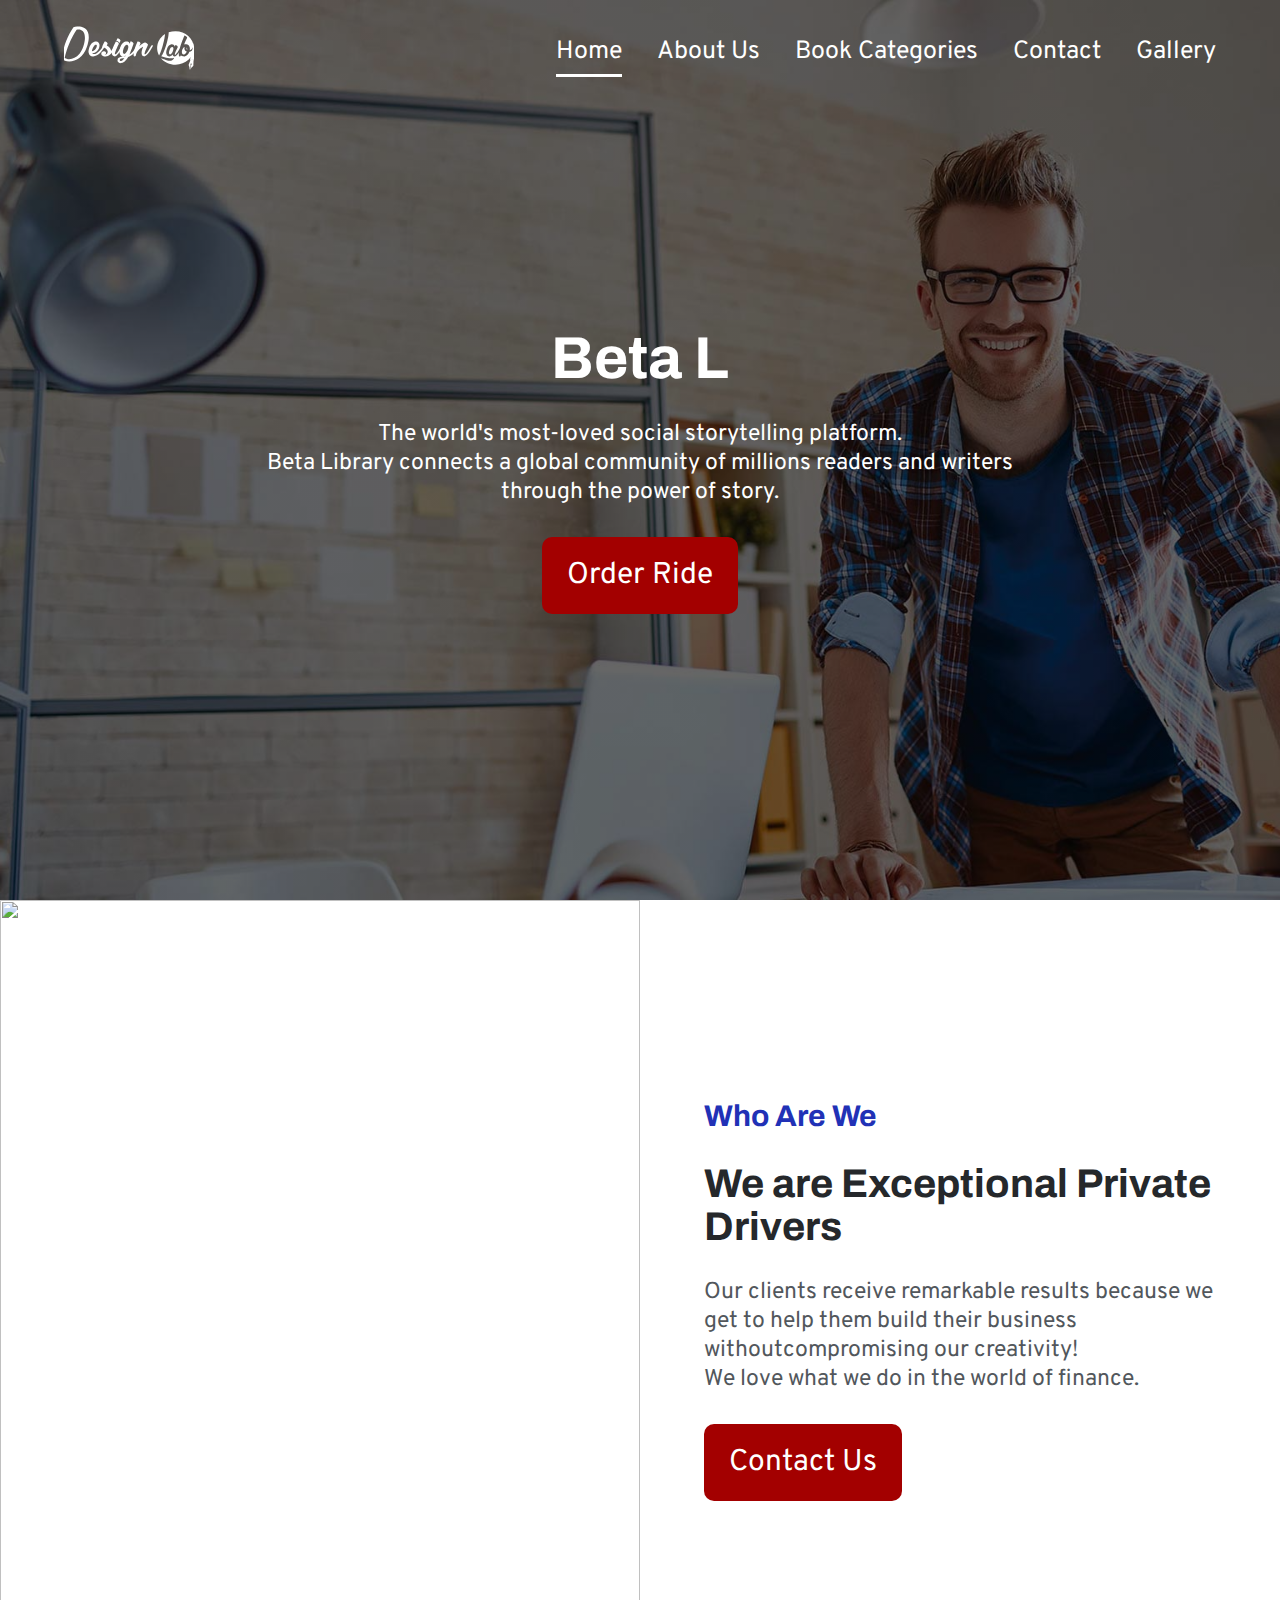
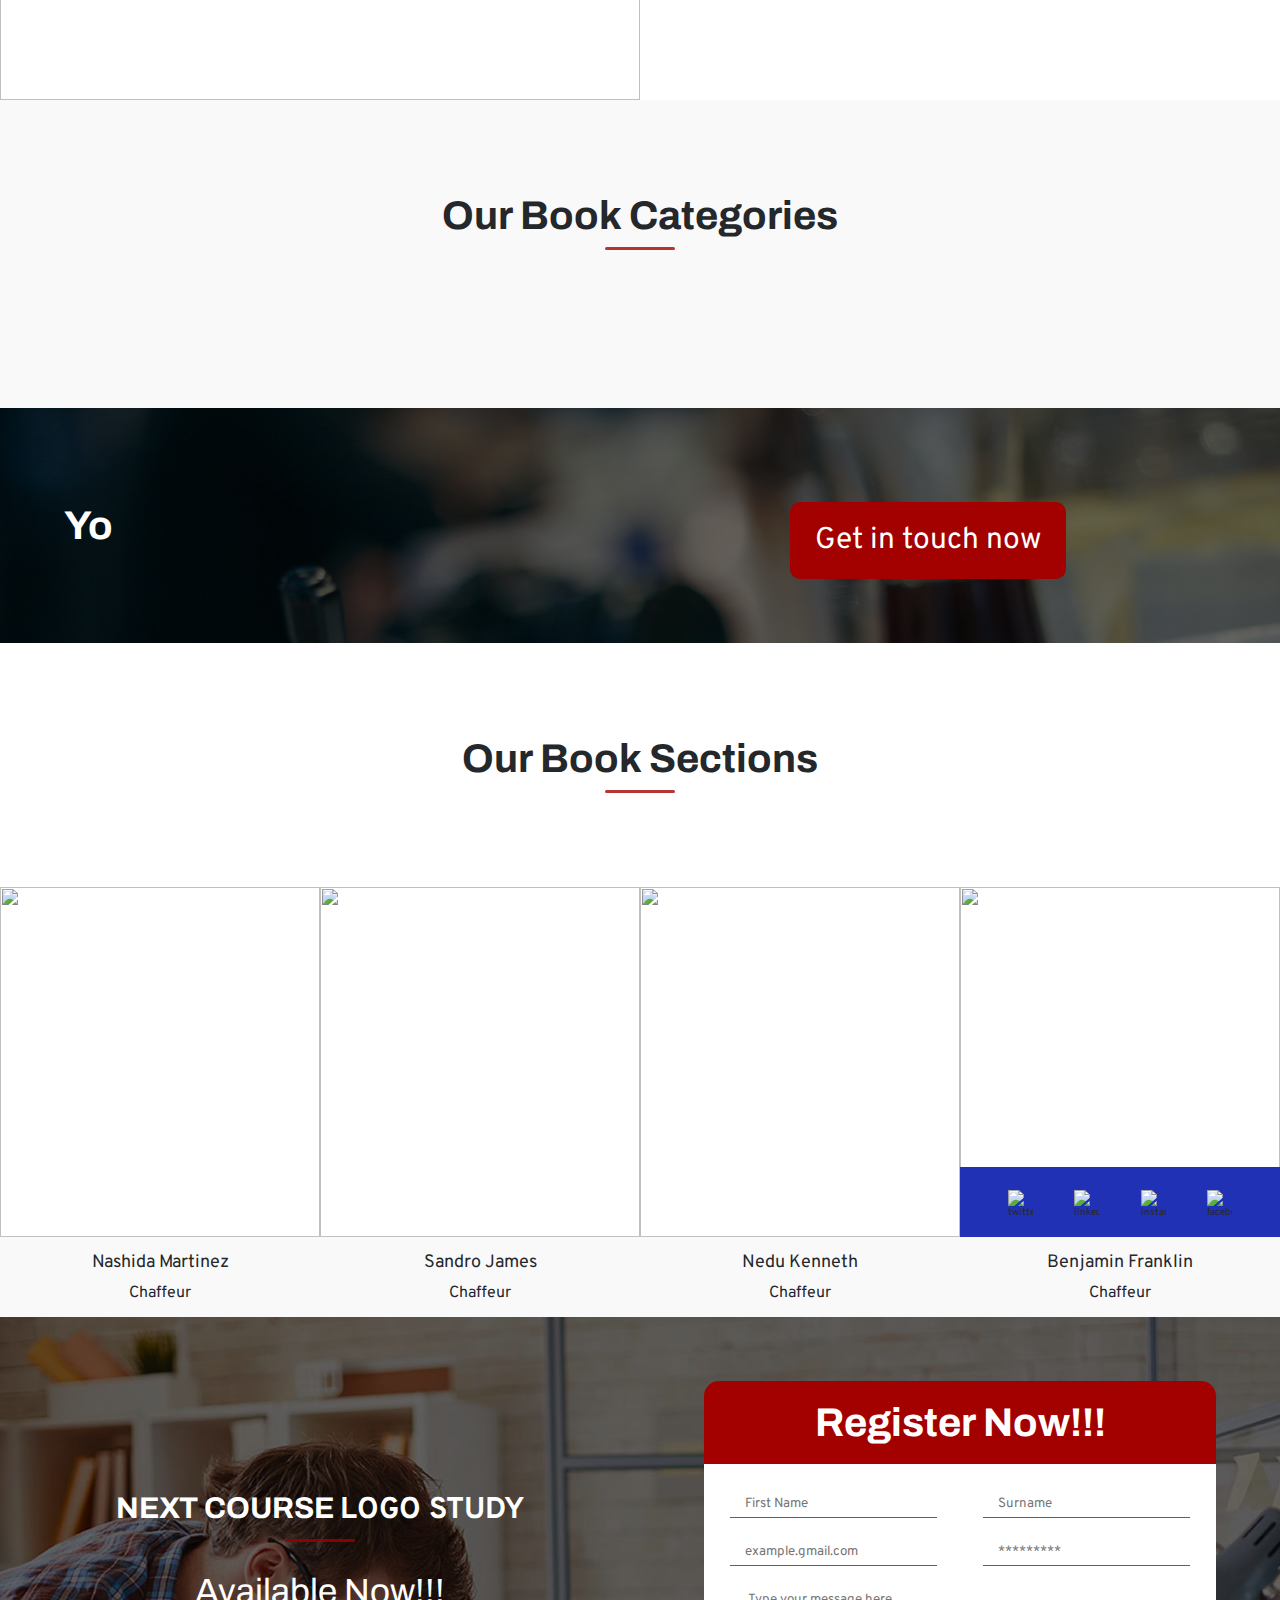
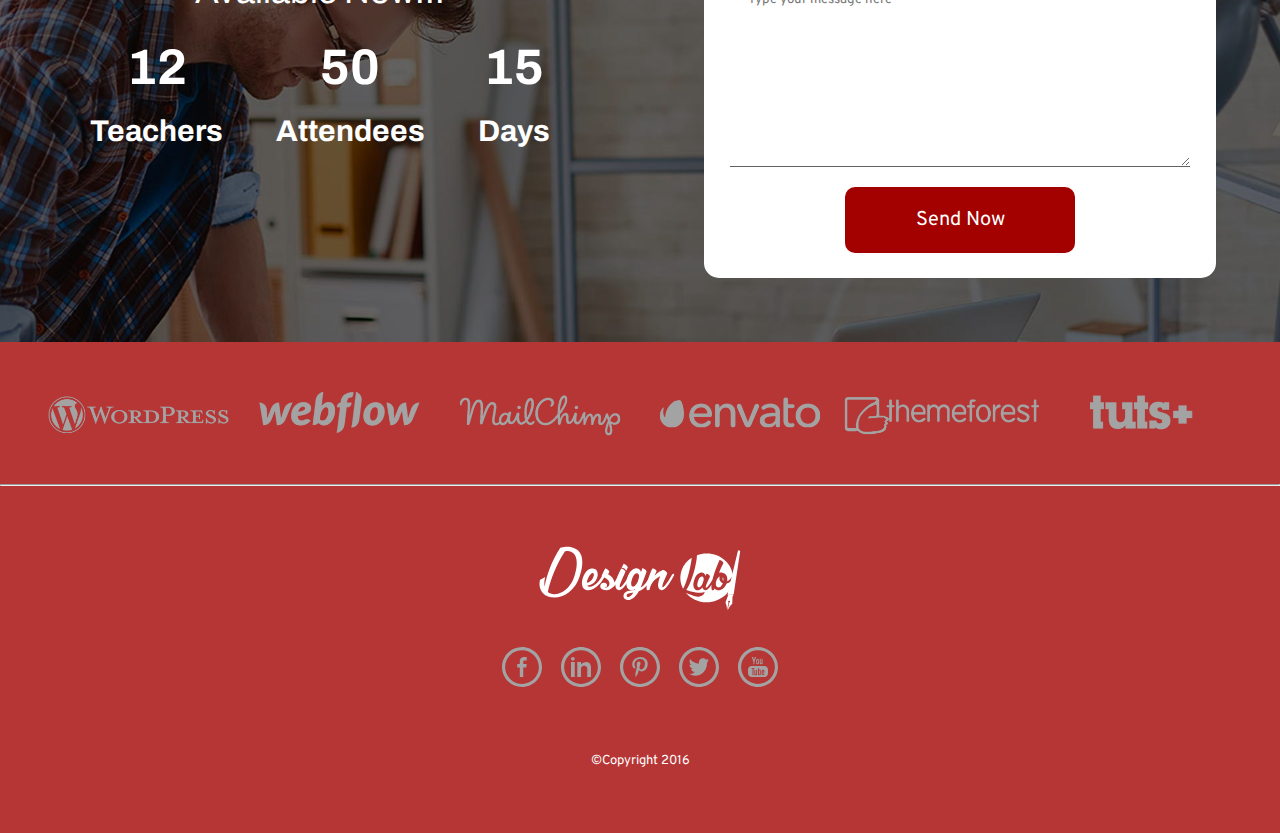
==== index.html @ f770510a "updated" ====
<!DOCTYPE html>
<html lang="en">
  <head>
    <meta charset="UTF-8" />
    <meta http-equiv="X-UA-Compatible" content="IE=edge" />
    <meta name="viewport" content="width=device-width, initial-scale=1.0" />
    <title>Chaffeur</title>
    <link rel="icon" type="image/x-icon" href="images/logo.svg" />
    <link rel="stylesheet" href="css/styles_0.css" />
    <link rel="stylesheet" href="css/styles_1.css" />
  </head>
  <body>
    <section class="top wh pd">
      <nav>
        <div class="logo">
          <img src="images/logo-foodlab-white.svg" alt="logo" />
        </div>

        <ul>
          <li class="desktop drop_btn" onmouseover="dropDown(this)" onmouseout="dropDownHide(this)">
            <a href="index.html" class="active">Home</a>
            <div class="drop_content">
              <div><a href="#">Link</a></div>
              <div><a href="#">Link</a></div>
              <div><a href="#">Link</a></div>
            </div>
          </li>
          <li class="desktop drop_btn" onmouseover="dropDown(this)" onmouseout="dropDownHide(this)">
            <a href="#">About Us</a>
            <div class="drop_content">
              <div><a href="#">Link</a></div>
              <div><a href="#">Link</a></div>
              <div><a href="#">Link</a></div>
            </div>
          </li>
          <li class="desktop drop_btn" onmouseover="dropDown(this)" onmouseout="dropDownHide(this)">
            <a href="#">Book Categories</a>
            <div class="drop_content">
              <div><a href="#">Link</a></div>
              <div><a href="#">Link</a></div>
              <div><a href="#">Link</a></div>
            </div>
          </li>
  
          <li class="desktop drop_btn" onmouseover="dropDown(this)" onmouseout="dropDownHide(this)">
            <a href="#">Contact</a>
            <div class="drop_content">
              <div><a href="#">Link</a></div>
              <div><a href="#">Link</a></div>
              <div><a href="#">Link</a></div>
            </div>
          </li>
          <li class="desktop drop_btn" onmouseover="dropDown(this)" onmouseout="dropDownHide(this)">
            <a href="#">Gallery</a>
            <div class="drop_content">
              <div><a href="#">Link</a></div>
              <div><a href="#">Link</a></div>
              <div><a href="#">Link</a></div>
            </div>
          </li>
          <li class="mobile">
            <button><img src="images/menu.svg" alt="menu button" /></button>
          </li>
        </ul>
      </nav>

      <div class="title centered">
        <h1 id="beta">Beta</h1>

        <p>
          The world's most-loved social storytelling platform. <br />
          Beta Library connects a global community of millions readers and
          writers through the power of story.
        </p>

        <a href="#"><button class="bl-btn">Order Ride</button></a>
      </div>
    </section>

    <!-- who are we -->
    <section class="drk container we-are">
      <div class="col-2 pd">
        <h4 class="bl">Who Are We</h4>
        <h2>We are Exceptional Private Drivers</h2>

        <p class="gr">
          Our clients receive remarkable results because we get to help them
          build their business withoutcompromising our creativity! <br />
          We love what we do in the world of finance.
        </p>

        <button class="bl-btn">Contact Us</button>
      </div>

      <!-- class img-f for full page image -->
      <div class="col-2 img-f">
        <img src="" alt="" />
      </div>
    </section>

    <!-- our mission and stats-->

    <!-- pricing section -->
    <section class="bg-gr drk">
      <div class="sub-topic pd">
        <h2 class="b-btm">Our Book Categories</h2>
      </div>

      <!-- price cards container -->
      <div class="container pd car-cards" id="holder">
        
      </div>

      <div class="dots"></div>
    </section>

    <!-- section with background image -->
    <section class="container wh bg-img pd">

        <div class="col-2"><h2 id="typeWriter"></h2></div>

      <div class="col-2 container bg-2">
        <button class="bl-btn">Get in touch now</button>
      </div>
    </section>

    <!-- our expert drivers -->
    <section class="drk">
      <div class="sub-topic pd">
        <h2 class="b-btm">Our Book Sections</h2>
      </div>

      <!--  -->
      <div class="container">
        <!-- driver's photo and name -->
        <div class="col-4">
          <div class="img-d"><img src="images/driver1.svg" alt="" /></div>
          <div class="bg-gr driver-info">
            <div class="driver-name">Nashida Martinez</div>
            <div>Chaffeur</div>
          </div>
        </div>

        <!-- driver's photo and name -->
        <div class="col-4">
          <div class="img-d"><img src="images/driver2.svg" alt="" /></div>
          <div class="bg-gr driver-info">
            <div class="driver-name">Sandro James</div>
            <div>Chaffeur</div>
          </div>
        </div>

        <!-- driver's photo and name -->
        <div class="col-4">
          <div class="img-d"><img src="images/driver3.svg" alt="" /></div>
          <div class="bg-gr driver-info">
            <div class="driver-name">Nedu Kenneth</div>
            <div>Chaffeur</div>
          </div>
        </div>

        <!-- driver's photo and name -->
        <div class="col-4">
          <div class="img-d rel">
            <img src="images/driver4.svg" alt="" />
            <!-- blue background with social media icons -->
            <div class="socials">
              <img src="images/tw.svg" alt="twitter icon" />
              <img src="images/in.svg" alt="linkedin icon" />
              <img src="images/ig.svg" alt="instagram icon" />
              <img src="images/fb.svg" alt="facebook icon" />
            </div>
          </div>
          <div class="bg-gr driver-info">
            <div class="driver-name">Benjamin Franklin</div>
            <div>Chaffeur</div>
          </div>
        </div>
      </div>
    </section>

    <section class="drk container the-form">
        <div class="theform pd col-2"> 
             <div>
                 <div class="register bl">
                     <h3 class="wh">Register Now!!!</h3>
                 </div> 
                 <form action="">  
                     
                     <input type="text" id="name h4" name="fname" placeholder="First Name">
                         <input type="text" id="name" name="Sname" placeholder="Surname">
                         <input type="email" id="email" name="email" placeholder="example.gmail.com">
                         <input type="password" id="password" name="password" placeholder="*********" required>
                         <textarea name="message" placeholder=" Type your message here" id="" cols="30" rows="10"></textarea>
                         <button class="bl-btn ">Send Now</button>
                 </form>
             </div>
         </div>
                 <!-- stats -->
             <div class="stats pd col-2">
                 <div class=" headies">
                     <h3 class="wh">NEXT COURSE <span class="b-btm">LOGO STUDY</span></h3>
                     <h2 class="wh">Available Now!!!</h2>
                 </div>
                <div class="cont--">
                     <div class="talk ">
                         <h3 class="wh number">12</h3>
                         <h3 class="wh">Teachers</h3>
                     </div>
                     <div class="talk">
                         <h3 class="wh number">50</h3>
                         <h3 class="wh">Attendees</h3>
                     </div>
                     <div class="talk">
                         <h3 class="wh number">15</h3>
                         <h3 class="wh">Days</h3>
                     </div>
                </div>
             </div>
     </section>

    <div class="footer">
        <div class="grid_container">
            <div><img src="images/logo1.png" alt=""></div>
            <div><img src="images/logo4.png" alt=""></div>
            <div><img src="images/logo3.png" alt=""></div>
            <div><img src="images/logo2.png" alt=""></div>
            <div><img src="images/logo5.png" alt=""></div>
            <div><img src="images/logo6.png" alt=""></div>
        </div><hr>
        <div class="log">
            <div><img src="images/logo-foodlab-white.svg" alt=""></div>
        </div>
        <div class="icon">
        <div><a href="#"><img src="images/icon-facebook-circle.svg" alt=""></a></div>
        <div><a href="#"><img src="images/icon-linkedin-circle.svg" alt=""></a></div>
        <div><a href="#"><img src="images/icon-pinterest-circle.svg" alt=""></a></div>
        <div><a href="#"><img src="images/icon-twitter-circle.svg" alt=""></a></div>
        <div><a href="#"><img src="images/icon-youtube-circle.svg" alt=""></a></div>
        </div>
        <div class="head">
        <p>&copy;Copyright 2016 </p>
        </div>
    </div> 
    
    <script src="js/script.js"></script>
</body>
</html>
---- css/styles_0.css ----
/* import fonts */
@import url("https://fonts.googleapis.com/css2?family=Archivo&family=Overpass&display=swap");

html {
  font-size: 62.5%;
}

* {
  margin: 0;
  padding: 0;
  box-sizing: border-box;
  font-family: "Overpass", sans-serif;
}

h1,
h2,
h3,
h4,
h5 {
  font-family: "Archivo", sans-serif;
}

/* the beat chaffeur company */
h1 {
  font-size: 4rem;
  margin: 3.5rem 0;
}

h2 {
  font-size: 4rem;
  margin: 2.7rem 0 2.5rem;
}

/* car details, show all */
h3 {
  font-size: 3rem;
}

/* who we are */
h4 {
  font-size: 2.5rem;
}

/* names */
h5 {
  font-size: 2.5rem;
}

p {
  font-size: 3rem;
}

/* white text */
.wh {
  color: #ffffff;
}

/* blue text */
.bl {
  color: #2131b6;
}

/* dark text */
.drk {
  color: #25282b;
}

/* grey text */
.gr {
  color: #52575c;
}

/* gray background */
.bg-gr {
  background-color: #f9f9fa;
}

.container {
  display: flex;
  flex-wrap: wrap;
  align-items: center;
  justify-content: space-between;
}

/* all direct children of flex containers on mobile */
.col-2,
.col-3,
.col-4,
.col-6 {
  width: 100%;
}

.rel {
  position: relative;
}

/* blue buttons */
.bl-btn {
  background-color:  #a30000;
  border-radius: 10px;
  color: #ffffff;
  font-size: 1.4rem;
  border: 0;
  padding: 2rem 2.5rem;
  margin-top: 3rem;
}

.mobile {
  display: block;
}
.desktop {
  display: none;
}

/* all images fill up their containers
    except otherwise declared */
img {
  width: 100%;
  height: 100%;
  object-fit: cover;
}

/* center any item within it's container */
.centered {
  text-align: center;
  position: absolute;
  top: 50%;
  left: 50%;
  -ms-transform: translate(-50%, -50%);
  transform: translate(-50%, -50%);
}

/* padded sections */
.pd {
  padding: 7.5%;
}


@media screen and (min-width: 850px) {
  h1 {
    font-size: 5.9rem;
    margin: 4rem 0;
  }

  h2 {
    font-size: 4rem;
    margin: 3rem 0 3rem;
  }

  h4 {
    font-size: 3rem;
  }

  h5 {
    font-size: 2.3rem;
  }

  ul li a,
  p {
    font-size: 2.3rem;
  }

  /* columns with half of parent's width */
  .col-2 {
    width: 50%;
  }
  .col-3 {
    width: 33.333%;
  }
  .col-4 {
    width: 25%;
  }
  .col-6 {
    width: 66.666%;
  }

  .bl-btn {
    font-size: 3rem;
  }

  .pd {
    padding: 5%;
  }
}

@media screen and (min-width: 990px) {
  .mobile {
    display: none;
  }
  .desktop {
    display: block;
  }
}
---- css/styles_1.css ----
.top {
  height: 100vh;
  min-height: 500px;
  max-height: 500px;
  position: relative;
  background-image: linear-gradient(rgba(0, 0, 0, 0.6), rgba(0, 0, 0, 0.6)),
    url("../Images/beta_book.jpg");
  background-size: cover;
  background-position: center;
  background-repeat: no-repeat;
}

nav {
  display: flex;
  justify-content: space-between;
}

.logo {
  width: 16%;
}

nav button {
  width: 30px;
  border-radius: 10px;
  border: 0;
  display: flex;
  justify-content: center;
  align-items: center;
  background-color: black;
}

/* nav button img {
    filter: grayscale(0);
} */

nav ul {
  display: flex;
  justify-content: space-between;
}

nav ul li {
  list-style: none;
  margin-left: 3.5rem;
}

nav ul li a {
  color:inherit;
  text-decoration: none;
  font-size: 2.5rem;
}

.title {
  width: 85%;
}

/* format title spacing */
.title h1 {
  margin-left: auto;
  margin-right: auto;
}

/* section with bg-img */
.bg-img {
  background-image: linear-gradient(rgba(0, 0, 0, 0.6), rgba(0, 0, 0, 0.6)),
    url("/Images/hand-g18b3bfb13_1920.jpg");
  background-position: top;
  background-size: cover;
  background-repeat: no-repeat;
}

.stats {
  align-items: flex-start;
}

.img-f {
  height: 450px;
}

.stats .col-2 {
  width: 50%;
  font-size: 1.5rem;
}

.sub-topic {
  text-align: center;
}

/* car price cards */
.card {
    padding: 8.5rem 3rem 5rem;
    background-color: white;
    box-shadow: rgba(100, 100, 111, 0.2) 0px 7px 29px 0px;
    margin-bottom: 20px;
}

/* position car image on the card */
.img-card {
    width: 100%;
    height: 250px;
    margin-bottom: 10px;
}

/* section for form */
.the-form{
    background-image: linear-gradient(rgba(0,0,0,0.6),rgba(0,0,0,0.6)),url(/images/edu-image.jpg);
    background-repeat: none;
    background-position: cover;
    background-size: cover;
    display: flex;
    flex-direction: row-reverse;
}
.theform{
    padding: 5%;
}

.theform > div {
    border-radius: 15px;
    overflow: hidden;
}

.register{
    text-align: center;
    background-color: #a30000;
    padding: 20px;
}
.register h3{
    font-size: 4rem;
}

.theform form{
    padding: 5%;
    background-color:white ;
    display: flex;
    flex-wrap: wrap;
    justify-content: space-between;
}
input,textarea{
    outline: 0;
    padding: 5px 15px;
    margin-bottom: 20px;
    border: 0;   
    border-bottom:  1px solid rgb(97, 97, 97);
}
.theform form input {
    width: 45%;
}

.theform form textarea {
    width: 100%;
}
.theform form button{
    width: 50%;
    font-size: 2rem;
    margin: 0 auto;
    background-color: #a30000;
}

.headies {
    text-align: center;
}

.cont--{
    display: grid;
    grid-template-columns: repeat(3,auto);
}
.talk{
   text-align: center;
}

.talk h3 {
    margin-bottom: 2rem;
}

.talk h3.number {
    font-size: 5rem;
}

.stats h3{
    font-size: 3rem;
    font-weight: 700;
    
}
.stats h2{
    font-size: 3.5rem;
    font-weight: 400;
}

/* margin to replace image space */
h3:nth-child(3) {
  margin-top: 150px;
}
.card h3
.bg-2 button {
  margin-top: 0;
}

.card img{
    width: 100%;
    height: 100%;
    object-fit: cover;
}
.car-details {
  height: 50px;
  display: flex;
  flex-direction: column;
  justify-content: space-evenly;
  margin-top: 16px;
}

#book-subtitle, #book-subtitle-title, .card h3{
    white-space: nowrap;
    overflow: hidden;
    text-overflow: ellipsis;

}
/* set height for driver info and center content */
.driver-info {
  height: 70px;
  padding: 2% 0;
  display: flex;
  flex-direction: column;
  align-items: center;
  justify-content: space-evenly;
}

.car-details,
.driver-info {
  font-size: 1.6rem;
}

.car-details .bl,
.driver-name {
  font-size: 1.8rem;
}

.card .bl-btn {
  width: 100%;
  height: 44px;
}

/* Gallery */
.gallery-options {
  width: 80%;
  justify-content: space-around;
  align-items: flex-start;
  font-size: 2rem;
  margin: 35px auto;
}

.active-bl {
  padding-bottom: 15px;
  border-bottom: 3px solid;
}

/* classes with border-bottoms */
.b-btm::after {
  content: " ";
  display: block;
  width: 25px;
  border-radius: 5px;
  margin: 6px auto;
  border-top: 3px solid #a30000ca;
}

.socials {
  position: absolute;
  bottom: 0;
  width: 100%;
  height: 70px;
  padding: 0 30%;
  display: flex;
  justify-content: space-between;
  align-items: center;
  background-color: #2131b6;
}

.socials img {
  height: unset;
  width: unset;
  object-fit: unset;
}
a{
    text-decoration: none;
}
.footer{
    background-color: #a30000ca;
}

.grid_container{
    display: grid;
    grid-template-columns: repeat(3, 1fr);
    justify-content: space-between;
    padding: 3%;
}
img{
    width: 100%;
}
.icon, .log{
    display: flex;
    justify-content: center;
    gap: 1.5%;
}
.icon>div>a>img{
    width: 40px;
    object-fit: unset;
}
.log>div>img{
    margin: 20% 0 0.5% 0;
    height: 40%;
    object-fit: unset;
}
.head{
    padding: 5% ;
    text-align: center;
}
.head .navv>a{
    color: #ffffff;
}
.navv{
    display: flex;
    justify-content: space-between;
    gap: 10%;
}
.head>p{
    color: #ffffff;
    font-size: 1.3rem;
}

.drop_btn {
  position: relative;
}

.drop_content{
  width: 150px;
  font-size: 2rem;
  color: white;
  position: absolute;
  z-index: 1;
  display: none;
}

.drop_content div {
  padding: 1rem;
  background-color: #a30000ca;
  margin-bottom: 0.5rem;
}

.show {
  display: block;
}


@media screen and (min-width: 850px) {
    .top {
        padding-top: 2%;
        max-height: unset;
    }
    .logo {
        width: 130px;
    }

  nav ul {
    padding-top: 1rem;
    }

    nav ul li a.active, nav ul li a:hover {
        border-bottom: 3px solid white;
        padding-bottom: 6px;
    }

    .title {
        width: 65%;
    }

    .title h1 {
        margin-bottom: 3rem;
    }

    .we-are {
        flex-direction: row-reverse;
    }

    /* full page images */
    .img-f {
        height: 800px;
    }

    /* driver images */
    .img-d {
        height: 350px;
    }

    .img-g {
        height: 550px;
    }

    .mission {
        padding-right: 0;
    }

    .sub-topic {
        width: 75%;
        margin: 0 auto;
    }

    .stats .col-2 {
        font-size: 2.4rem;
    }

    .car-cards {
        padding-top: 0;
    }
        
    .card {
        width: 23%;
    }

    .card .bl-btn {
        font-size: 1.4rem;
    }

    .bg-2 {
        justify-content: center;
    }

    .driver-info {
        height: 80px;
    }

    .socials {
        padding: 0 15%;
    }

    .socials img {
        height: 25px;
        width: 25px;
        object-fit: unset;
    }

    .gallery-options {
        font-size: 2.4rem;
    }

    .gallery h3 {
        font-size: 4rem;
        margin-bottom: 2rem;
    }

    .b-btm::after {
        width: 70px;
        margin: 10px auto;
    }
    .grid_container{
        display: grid;
        grid-template-columns: repeat(6, 1fr);
        justify-content: space-between;
        padding: 3%;
    }
}
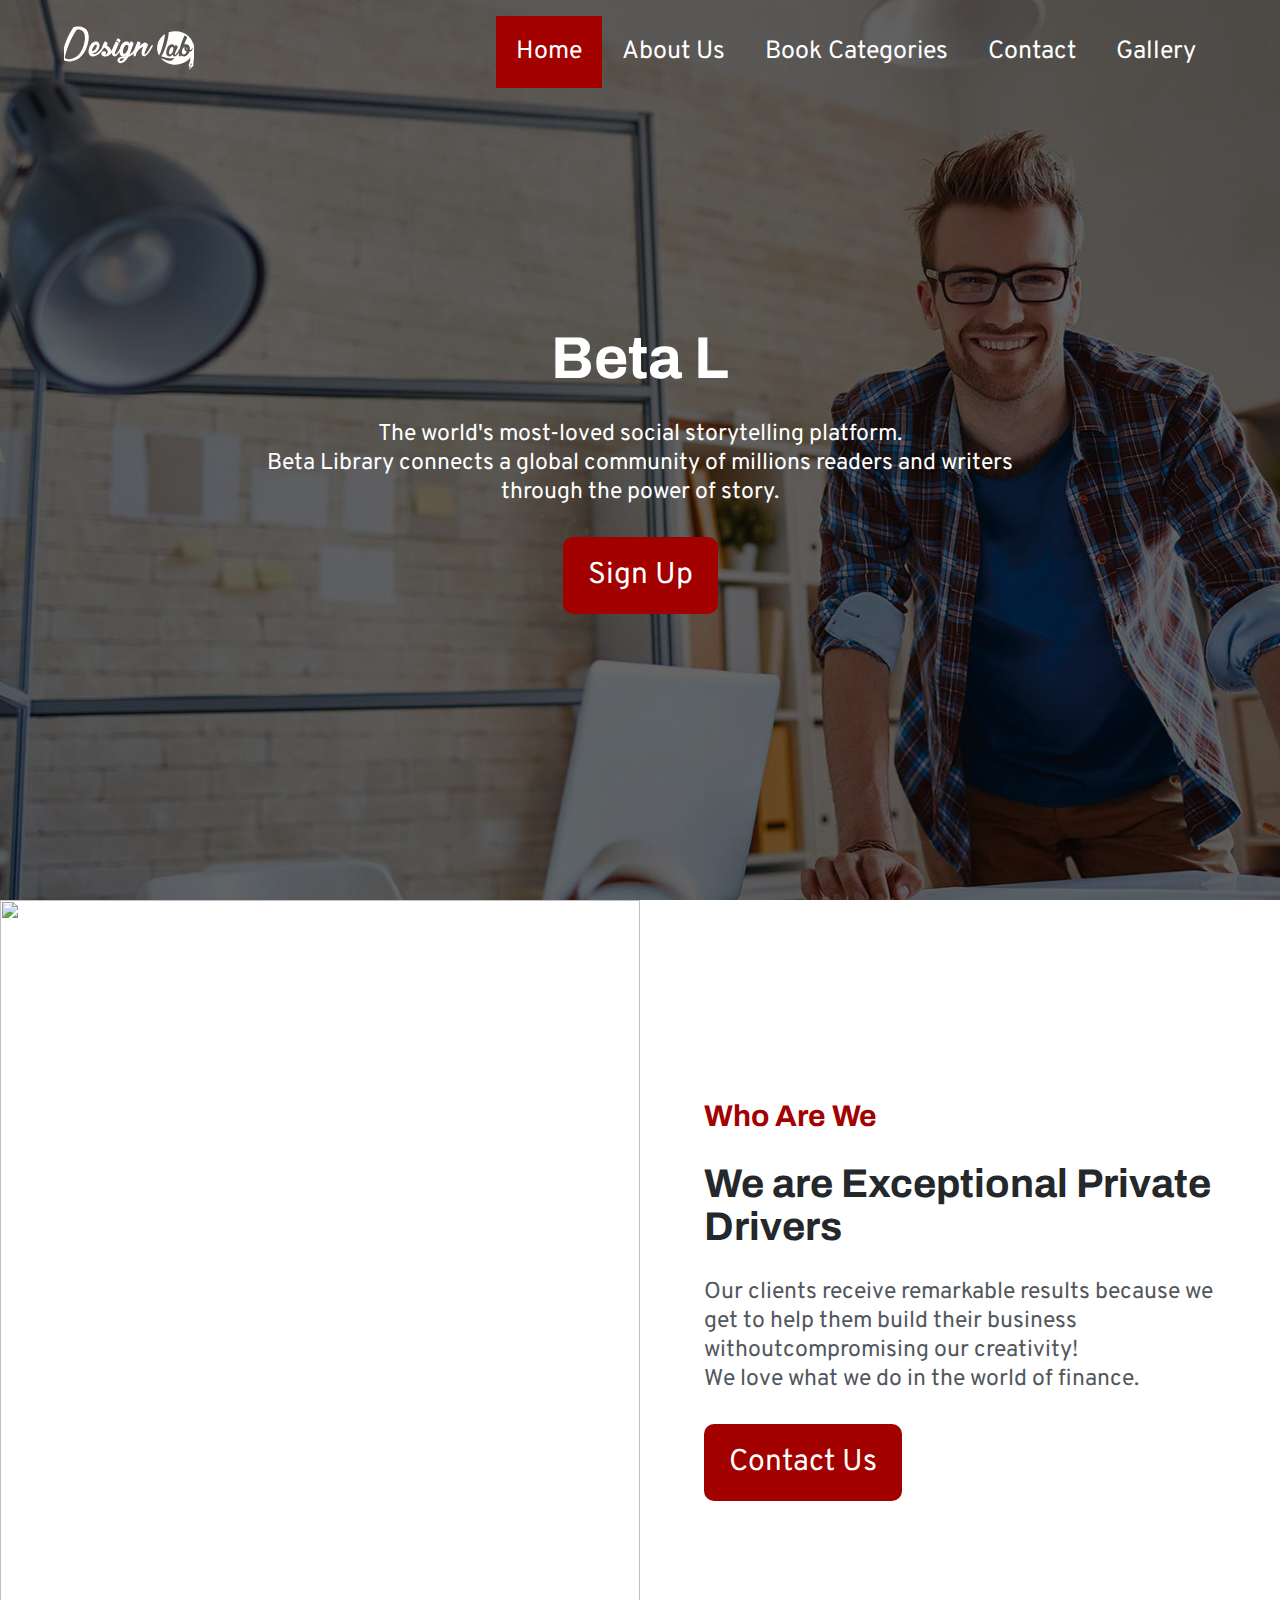
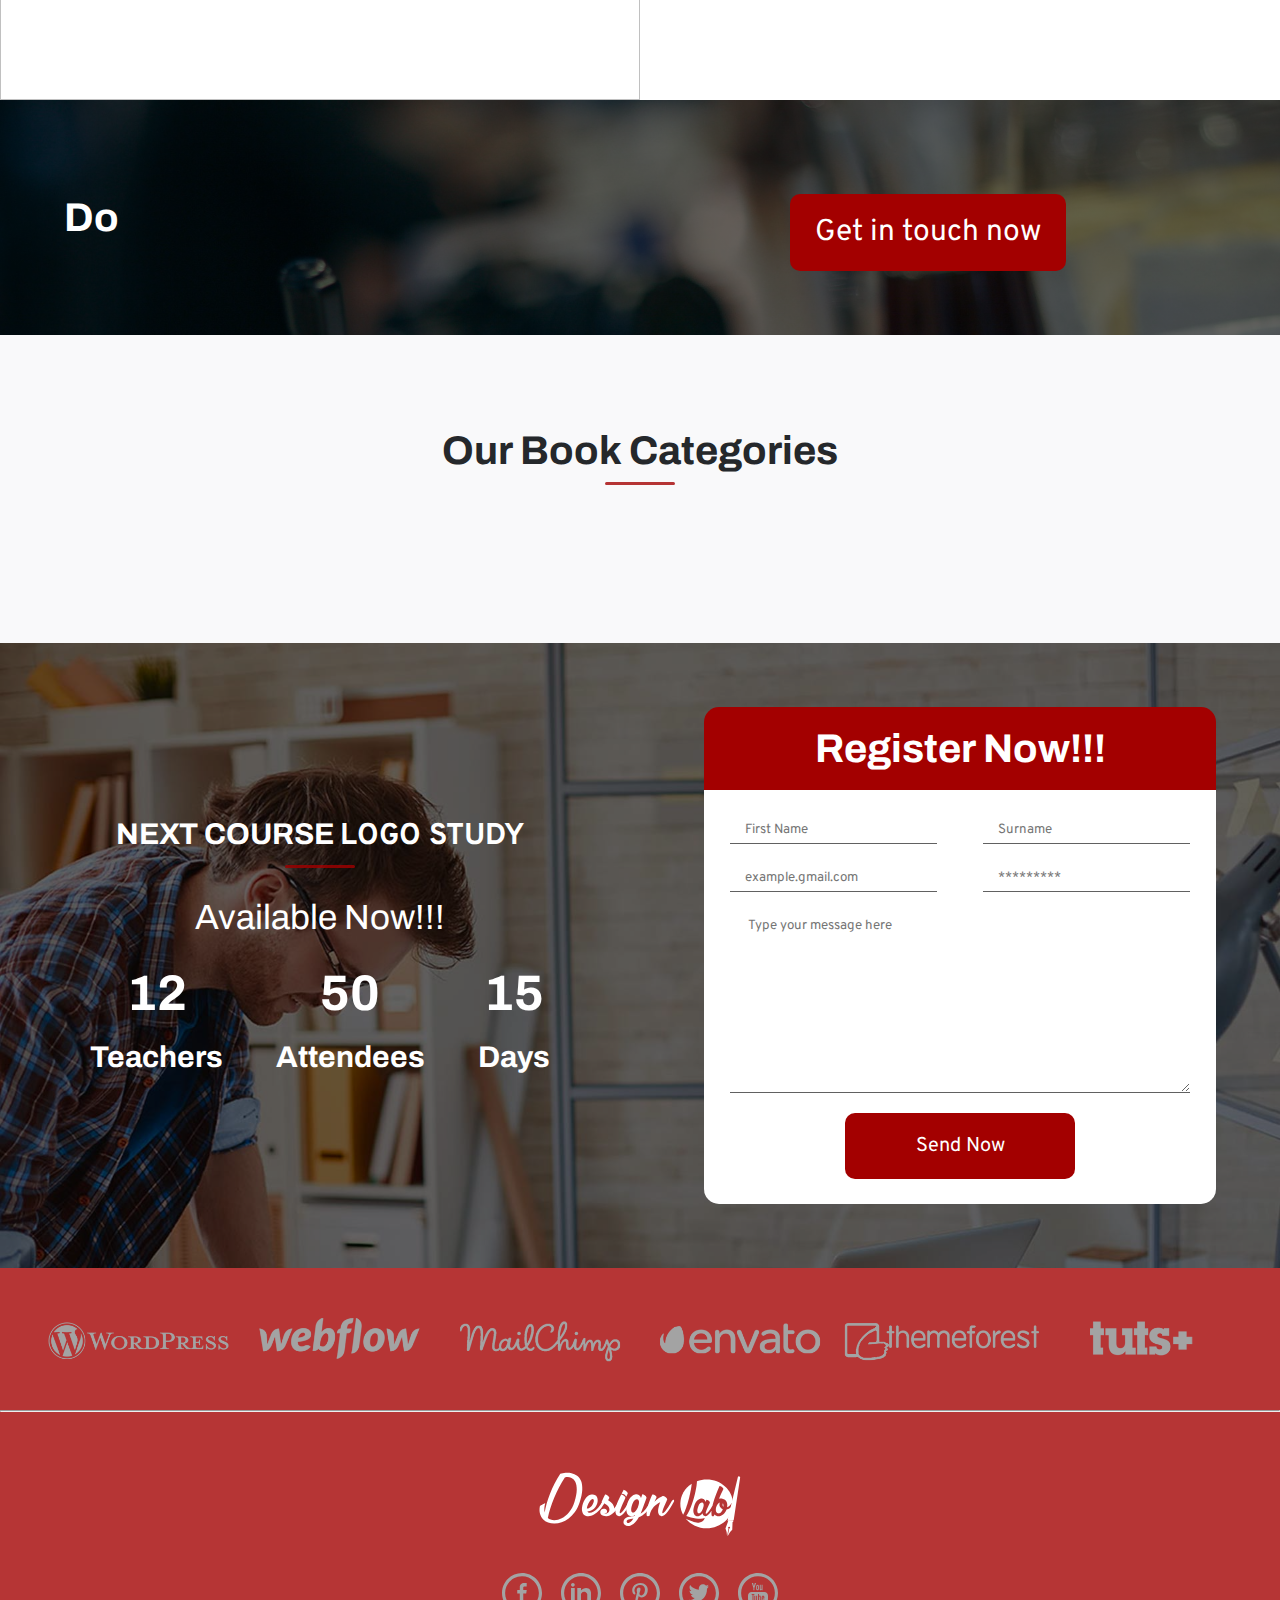
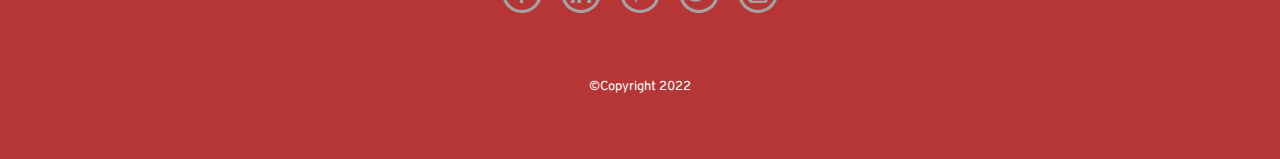
==== commit bcbd7854: "Helen's Dropdowns" ====
--- a/index.html
+++ b/index.html
@@ -73,7 +73,7 @@
           writers through the power of story.
         </p>
 
-        <a href="#"><button class="bl-btn">Order Ride</button></a>
+        <a href="#divform"><button class="bl-btn">Sign Up</button></a>
       </div>
     </section>
 
@@ -98,7 +98,15 @@
       </div>
     </section>
 
-    <!-- our mission and stats-->
+    <!-- section with background image -->
+    <section class="container wh bg-img pd">
+
+      <div class="col-2"><h2 id="typeWriter">D</h2></div>
+
+    <div class="col-2 container bg-2">
+      <button class="bl-btn">Get in touch now</button>
+    </div>
+  </section>
 
     <!-- pricing section -->
     <section class="bg-gr drk">
@@ -114,73 +122,10 @@
       <div class="dots"></div>
     </section>
 
-    <!-- section with background image -->
-    <section class="container wh bg-img pd">
-
-        <div class="col-2"><h2 id="typeWriter"></h2></div>
-
-      <div class="col-2 container bg-2">
-        <button class="bl-btn">Get in touch now</button>
-      </div>
-    </section>
-
-    <!-- our expert drivers -->
-    <section class="drk">
-      <div class="sub-topic pd">
-        <h2 class="b-btm">Our Book Sections</h2>
-      </div>
-
-      <!--  -->
-      <div class="container">
-        <!-- driver's photo and name -->
-        <div class="col-4">
-          <div class="img-d"><img src="images/driver1.svg" alt="" /></div>
-          <div class="bg-gr driver-info">
-            <div class="driver-name">Nashida Martinez</div>
-            <div>Chaffeur</div>
-          </div>
-        </div>
-
-        <!-- driver's photo and name -->
-        <div class="col-4">
-          <div class="img-d"><img src="images/driver2.svg" alt="" /></div>
-          <div class="bg-gr driver-info">
-            <div class="driver-name">Sandro James</div>
-            <div>Chaffeur</div>
-          </div>
-        </div>
-
-        <!-- driver's photo and name -->
-        <div class="col-4">
-          <div class="img-d"><img src="images/driver3.svg" alt="" /></div>
-          <div class="bg-gr driver-info">
-            <div class="driver-name">Nedu Kenneth</div>
-            <div>Chaffeur</div>
-          </div>
-        </div>
-
-        <!-- driver's photo and name -->
-        <div class="col-4">
-          <div class="img-d rel">
-            <img src="images/driver4.svg" alt="" />
-            <!-- blue background with social media icons -->
-            <div class="socials">
-              <img src="images/tw.svg" alt="twitter icon" />
-              <img src="images/in.svg" alt="linkedin icon" />
-              <img src="images/ig.svg" alt="instagram icon" />
-              <img src="images/fb.svg" alt="facebook icon" />
-            </div>
-          </div>
-          <div class="bg-gr driver-info">
-            <div class="driver-name">Benjamin Franklin</div>
-            <div>Chaffeur</div>
-          </div>
-        </div>
-      </div>
-    </section>
+    
 
     <section class="drk container the-form">
-        <div class="theform pd col-2"> 
+        <div id="divform" class="theform pd col-2"> 
              <div>
                  <div class="register bl">
                      <h3 class="wh">Register Now!!!</h3>
@@ -192,7 +137,7 @@
                          <input type="email" id="email" name="email" placeholder="example.gmail.com">
                          <input type="password" id="password" name="password" placeholder="*********" required>
                          <textarea name="message" placeholder=" Type your message here" id="" cols="30" rows="10"></textarea>
-                         <button class="bl-btn ">Send Now</button>
+                         <button onclick="formButton()"class="bl-btn ">Send Now</button>
                  </form>
              </div>
          </div>
@@ -239,7 +184,7 @@
         <div><a href="#"><img src="images/icon-youtube-circle.svg" alt=""></a></div>
         </div>
         <div class="head">
-        <p>&copy;Copyright 2016 </p>
+        <p>&copy;Copyright 2022 </p>
         </div>
     </div> 
     
--- a/css/styles_0.css
+++ b/css/styles_0.css
@@ -2,7 +2,7 @@
 @import url("https://fonts.googleapis.com/css2?family=Archivo&family=Overpass&display=swap");
 
 html {
-  font-size: 62.5%;
+  font-size: 10px;
 }
 
 * {
@@ -57,7 +57,7 @@
 
 /* blue text */
 .bl {
-  color: #2131b6;
+  color: #a30000;
 }
 
 /* dark text */
@@ -190,4 +190,10 @@
   .desktop {
     display: block;
   }
+
+  nav ul {
+    padding-top: 1rem;
+    width: 50%;
+    min-width: fit-content;
+    }
 }
--- a/css/styles_1.css
+++ b/css/styles_1.css
@@ -29,10 +29,6 @@
   background-color: black;
 }
 
-/* nav button img {
-    filter: grayscale(0);
-} */
-
 nav ul {
   display: flex;
   justify-content: space-between;
@@ -40,13 +36,15 @@
 
 nav ul li {
   list-style: none;
-  margin-left: 3.5rem;
+  display: inline-block;
+  min-width: fit-content;
 }
 
 nav ul li a {
   color:inherit;
   text-decoration: none;
   font-size: 2.5rem;
+  padding: 2rem;
 }
 
 .title {
@@ -85,7 +83,7 @@
   text-align: center;
 }
 
-/* car price cards */
+/* price cards */
 .card {
     padding: 8.5rem 3rem 5rem;
     background-color: white;
@@ -93,7 +91,7 @@
     margin-bottom: 20px;
 }
 
-/* position car image on the card */
+/* position image on the card */
 .img-card {
     width: 100%;
     height: 250px;
@@ -154,7 +152,6 @@
     margin: 0 auto;
     background-color: #a30000;
 }
-
 .headies {
     text-align: center;
 }
@@ -247,11 +244,6 @@
   margin: 35px auto;
 }
 
-.active-bl {
-  padding-bottom: 15px;
-  border-bottom: 3px solid;
-}
-
 /* classes with border-bottoms */
 .b-btm::after {
   content: " ";
@@ -262,23 +254,6 @@
   border-top: 3px solid #a30000ca;
 }
 
-.socials {
-  position: absolute;
-  bottom: 0;
-  width: 100%;
-  height: 70px;
-  padding: 0 30%;
-  display: flex;
-  justify-content: space-between;
-  align-items: center;
-  background-color: #2131b6;
-}
-
-.socials img {
-  height: unset;
-  width: unset;
-  object-fit: unset;
-}
 a{
     text-decoration: none;
 }
@@ -331,12 +306,13 @@
 }
 
 .drop_content{
-  width: 150px;
+  width: 100%;
   font-size: 2rem;
   color: white;
   position: absolute;
   z-index: 1;
   display: none;
+  top: 6rem;
 }
 
 .drop_content div {
@@ -363,9 +339,8 @@
     padding-top: 1rem;
     }
 
-    nav ul li a.active, nav ul li a:hover {
-        border-bottom: 3px solid white;
-        padding-bottom: 6px;
+    nav ul li > a.active {
+        background-color: #a30000;
     }
 
     .title {
@@ -457,3 +432,14 @@
         padding: 3%;
     }
 }
+@media screen and (max-width: 380px){
+  .register h3{
+      font-size: 2.5rem;
+  }  
+  .headies h2,h3{
+      font-size: 2.5rem;
+  }
+  .cont-- .talk h3{
+      font-size: 2.2rem;
+  }
+}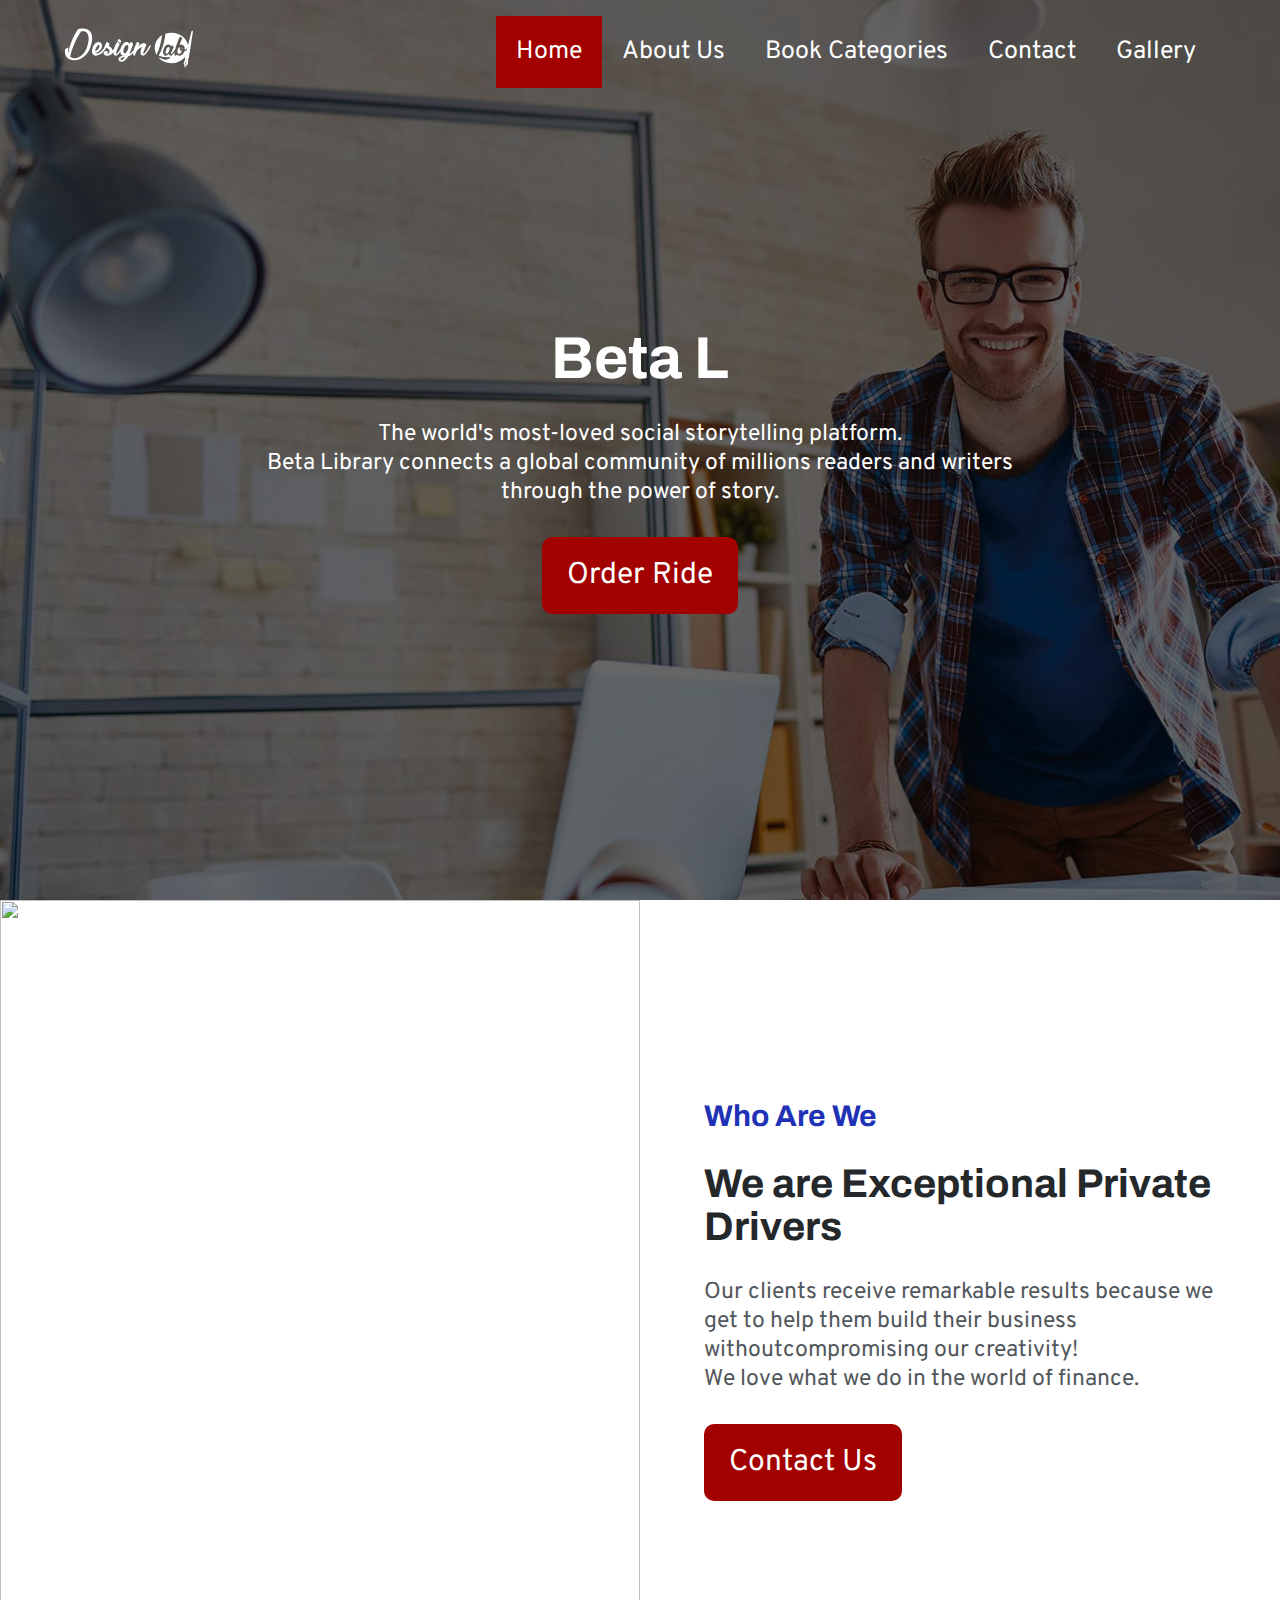
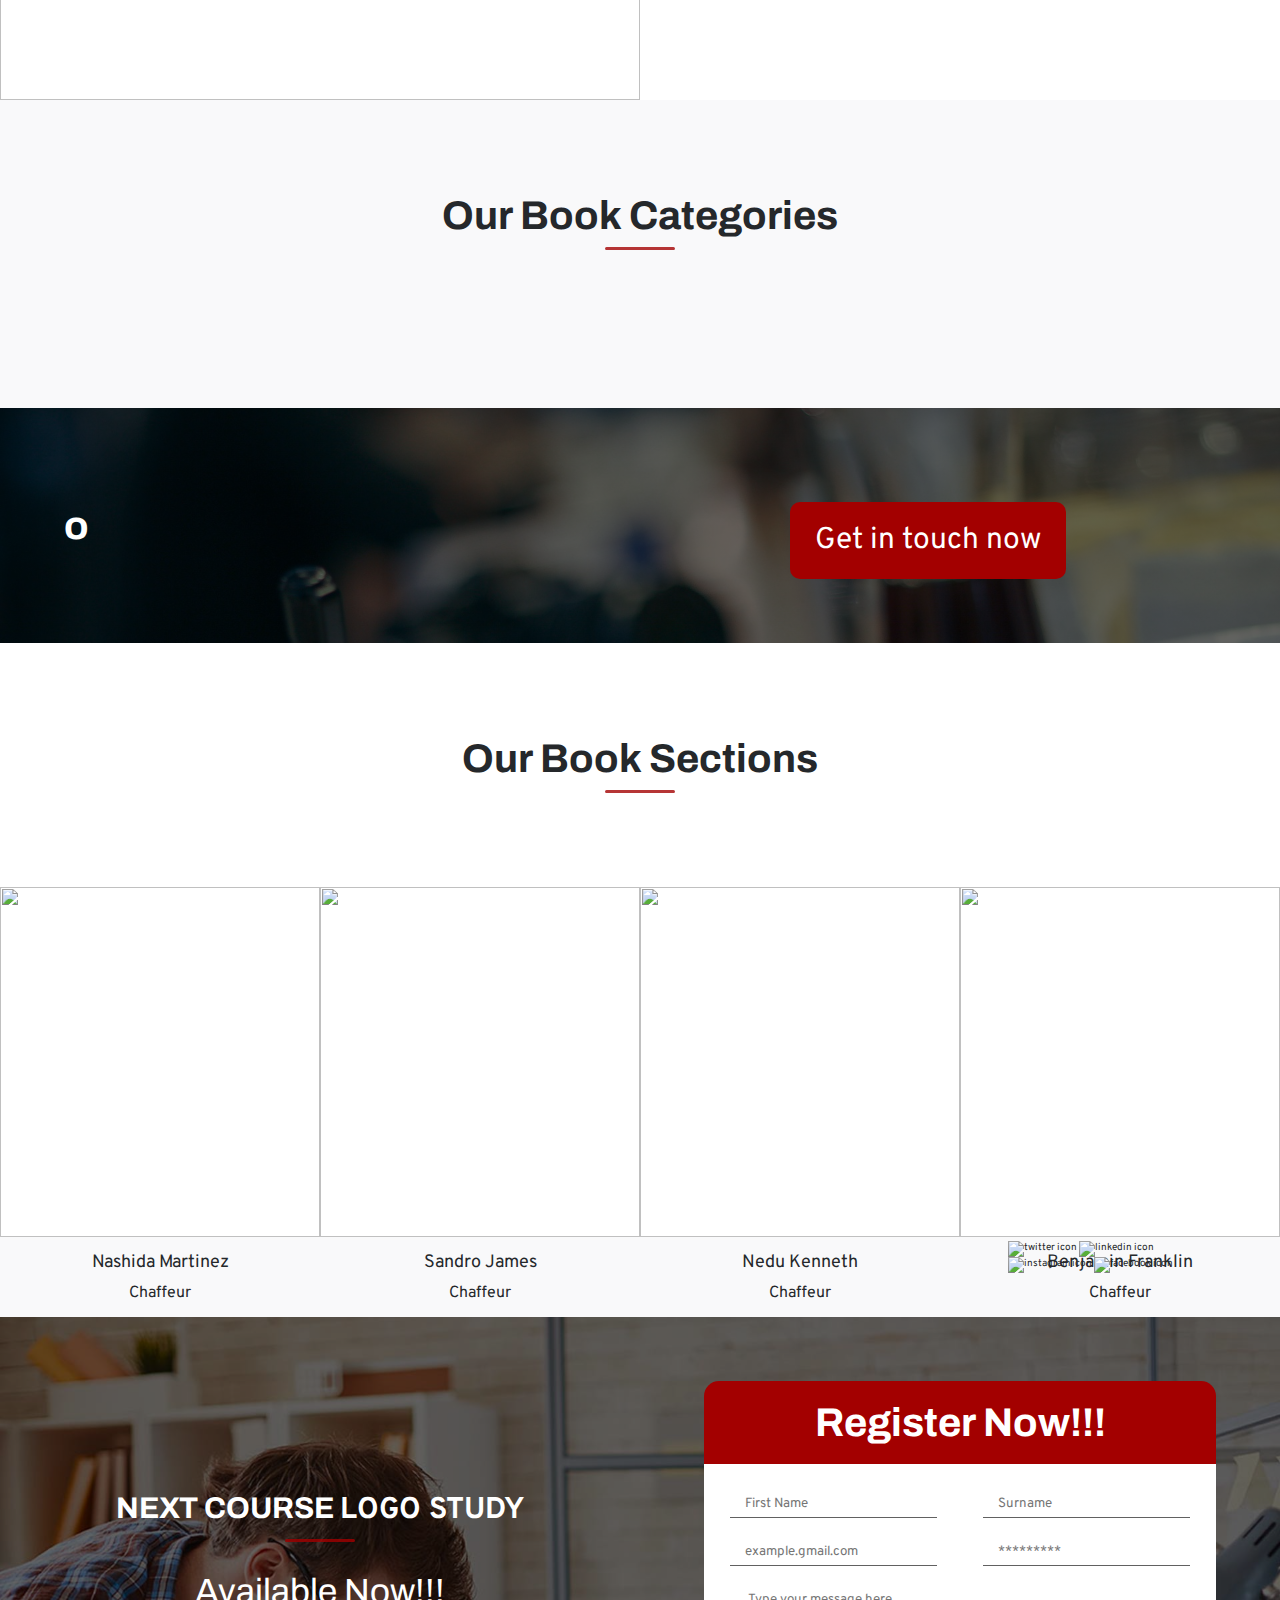
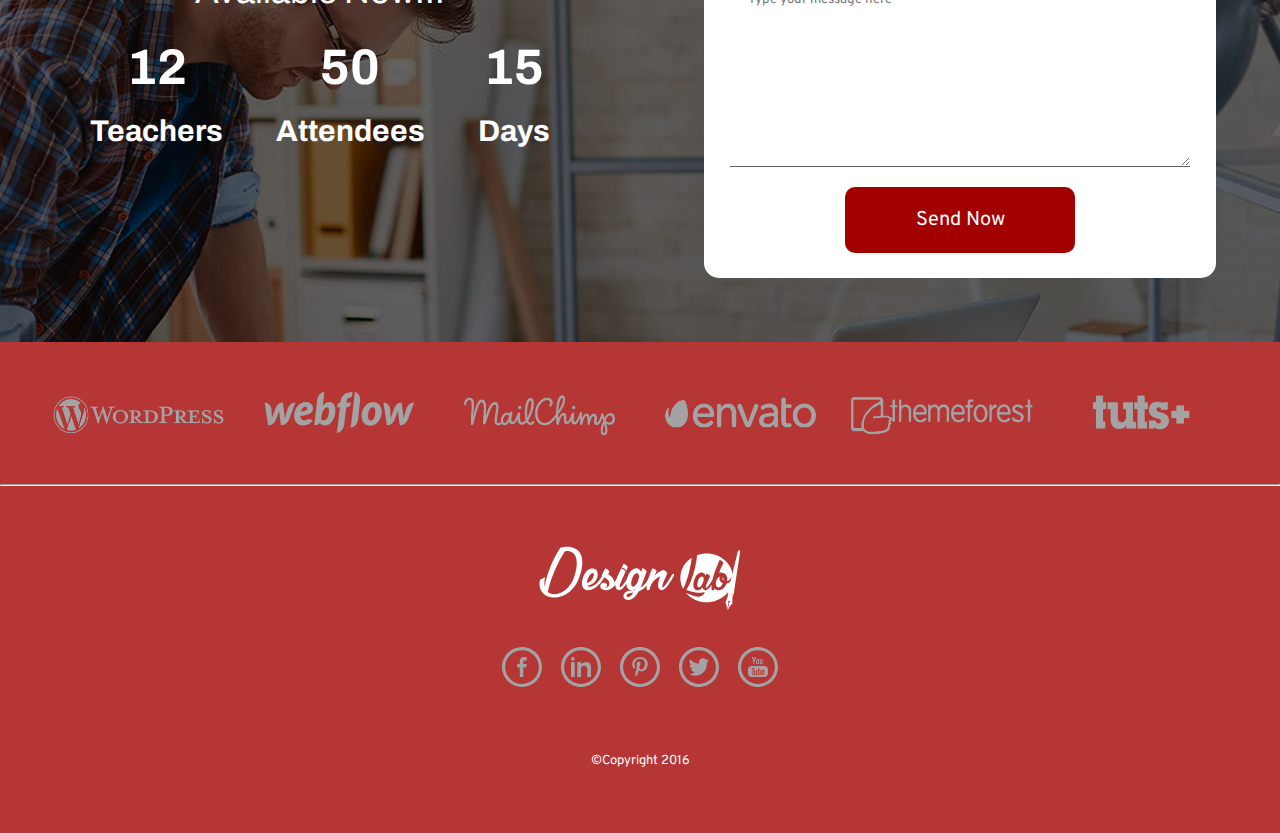
==== commit 463b0647: "updated" ====
--- a/index.html
+++ b/index.html
@@ -20,42 +20,42 @@
           <li class="desktop drop_btn" onmouseover="dropDown(this)" onmouseout="dropDownHide(this)">
             <a href="index.html" class="active">Home</a>
             <div class="drop_content">
-              <div><a href="#">Link</a></div>
-              <div><a href="#">Link</a></div>
-              <div><a href="#">Link</a></div>
+              <div><a href="#">History</a></div>
+              <div><a href="#">Books</a></div>
+              <div><a href="#">Library</a></div>
             </div>
           </li>
           <li class="desktop drop_btn" onmouseover="dropDown(this)" onmouseout="dropDownHide(this)">
             <a href="#">About Us</a>
             <div class="drop_content">
-              <div><a href="#">Link</a></div>
-              <div><a href="#">Link</a></div>
-              <div><a href="#">Link</a></div>
+              <div><a href="#">Beta Library</a></div>
+              <div><a href="#">Our Services</a></div>
+              <div><a href="#">Beta Books</a></div>
             </div>
           </li>
           <li class="desktop drop_btn" onmouseover="dropDown(this)" onmouseout="dropDownHide(this)">
             <a href="#">Book Categories</a>
             <div class="drop_content">
-              <div><a href="#">Link</a></div>
-              <div><a href="#">Link</a></div>
-              <div><a href="#">Link</a></div>
+              <div><a href="#">Action</a></div>
+              <div><a href="#">Adventure</a></div>
+              <div><a href="#">Romance</a></div>
             </div>
           </li>
   
           <li class="desktop drop_btn" onmouseover="dropDown(this)" onmouseout="dropDownHide(this)">
             <a href="#">Contact</a>
             <div class="drop_content">
-              <div><a href="#">Link</a></div>
-              <div><a href="#">Link</a></div>
-              <div><a href="#">Link</a></div>
+              <div><a href="#">Email</a></div>
+              <div><a href="#">Telephone</a></div>
+              <div><a href="#">Office</a></div>
             </div>
           </li>
           <li class="desktop drop_btn" onmouseover="dropDown(this)" onmouseout="dropDownHide(this)">
             <a href="#">Gallery</a>
             <div class="drop_content">
-              <div><a href="#">Link</a></div>
-              <div><a href="#">Link</a></div>
-              <div><a href="#">Link</a></div>
+              <div><a href="#">Books</a></div>
+              <div><a href="#">Images</a></div>
+              <div><a href="#">Videos</a></div>
             </div>
           </li>
           <li class="mobile">
@@ -73,7 +73,7 @@
           writers through the power of story.
         </p>
 
-        <a href="#divform"><button class="bl-btn">Sign Up</button></a>
+        <a href="#"><button class="bl-btn">Order Ride</button></a>
       </div>
     </section>
 
@@ -98,15 +98,7 @@
       </div>
     </section>
 
-    <!-- section with background image -->
-    <section class="container wh bg-img pd">
-
-      <div class="col-2"><h2 id="typeWriter">D</h2></div>
-
-    <div class="col-2 container bg-2">
-      <button class="bl-btn">Get in touch now</button>
-    </div>
-  </section>
+    <!-- our mission and stats-->
 
     <!-- pricing section -->
     <section class="bg-gr drk">
@@ -122,10 +114,73 @@
       <div class="dots"></div>
     </section>
 
-    
+    <!-- section with background image -->
+    <section class="container wh bg-img pd">
+
+        <div class="col-2"><h2 id="typeWriter"></h2></div>
+
+      <div class="col-2 container bg-2">
+        <button class="bl-btn">Get in touch now</button>
+      </div>
+    </section>
+
+    <!-- our expert drivers -->
+    <section class="drk">
+      <div class="sub-topic pd">
+        <h2 class="b-btm">Our Book Sections</h2>
+      </div>
+
+      <!--  -->
+      <div class="container">
+        <!-- driver's photo and name -->
+        <div class="col-4">
+          <div class="img-d"><img src="images/driver1.svg" alt="" /></div>
+          <div class="bg-gr driver-info">
+            <div class="driver-name">Nashida Martinez</div>
+            <div>Chaffeur</div>
+          </div>
+        </div>
+
+        <!-- driver's photo and name -->
+        <div class="col-4">
+          <div class="img-d"><img src="images/driver2.svg" alt="" /></div>
+          <div class="bg-gr driver-info">
+            <div class="driver-name">Sandro James</div>
+            <div>Chaffeur</div>
+          </div>
+        </div>
+
+        <!-- driver's photo and name -->
+        <div class="col-4">
+          <div class="img-d"><img src="images/driver3.svg" alt="" /></div>
+          <div class="bg-gr driver-info">
+            <div class="driver-name">Nedu Kenneth</div>
+            <div>Chaffeur</div>
+          </div>
+        </div>
+
+        <!-- driver's photo and name -->
+        <div class="col-4">
+          <div class="img-d rel">
+            <img src="images/driver4.svg" alt="" />
+            <!-- blue background with social media icons -->
+            <div class="socials">
+              <img src="images/tw.svg" alt="twitter icon" />
+              <img src="images/in.svg" alt="linkedin icon" />
+              <img src="images/ig.svg" alt="instagram icon" />
+              <img src="images/fb.svg" alt="facebook icon" />
+            </div>
+          </div>
+          <div class="bg-gr driver-info">
+            <div class="driver-name">Benjamin Franklin</div>
+            <div>Chaffeur</div>
+          </div>
+        </div>
+      </div>
+    </section>
 
     <section class="drk container the-form">
-        <div id="divform" class="theform pd col-2"> 
+        <div class="theform pd col-2"> 
              <div>
                  <div class="register bl">
                      <h3 class="wh">Register Now!!!</h3>
@@ -137,7 +192,7 @@
                          <input type="email" id="email" name="email" placeholder="example.gmail.com">
                          <input type="password" id="password" name="password" placeholder="*********" required>
                          <textarea name="message" placeholder=" Type your message here" id="" cols="30" rows="10"></textarea>
-                         <button onclick="formButton()"class="bl-btn ">Send Now</button>
+                         <button class="bl-btn ">Send Now</button>
                  </form>
              </div>
          </div>
@@ -184,7 +239,7 @@
         <div><a href="#"><img src="images/icon-youtube-circle.svg" alt=""></a></div>
         </div>
         <div class="head">
-        <p>&copy;Copyright 2022 </p>
+        <p>&copy;Copyright 2016 </p>
         </div>
     </div> 
     
--- a/css/styles_0.css
+++ b/css/styles_0.css
@@ -57,7 +57,7 @@
 
 /* blue text */
 .bl {
-  color: #a30000;
+  color: #2131b6;
 }
 
 /* dark text */
@@ -117,7 +117,7 @@
 img {
   width: 100%;
   height: 100%;
-  object-fit: cover;
+  /* object-fit: cover; */
 }
 
 /* center any item within it's container */
@@ -190,10 +190,4 @@
   .desktop {
     display: block;
   }
-
-  nav ul {
-    padding-top: 1rem;
-    width: 50%;
-    min-width: fit-content;
-    }
 }
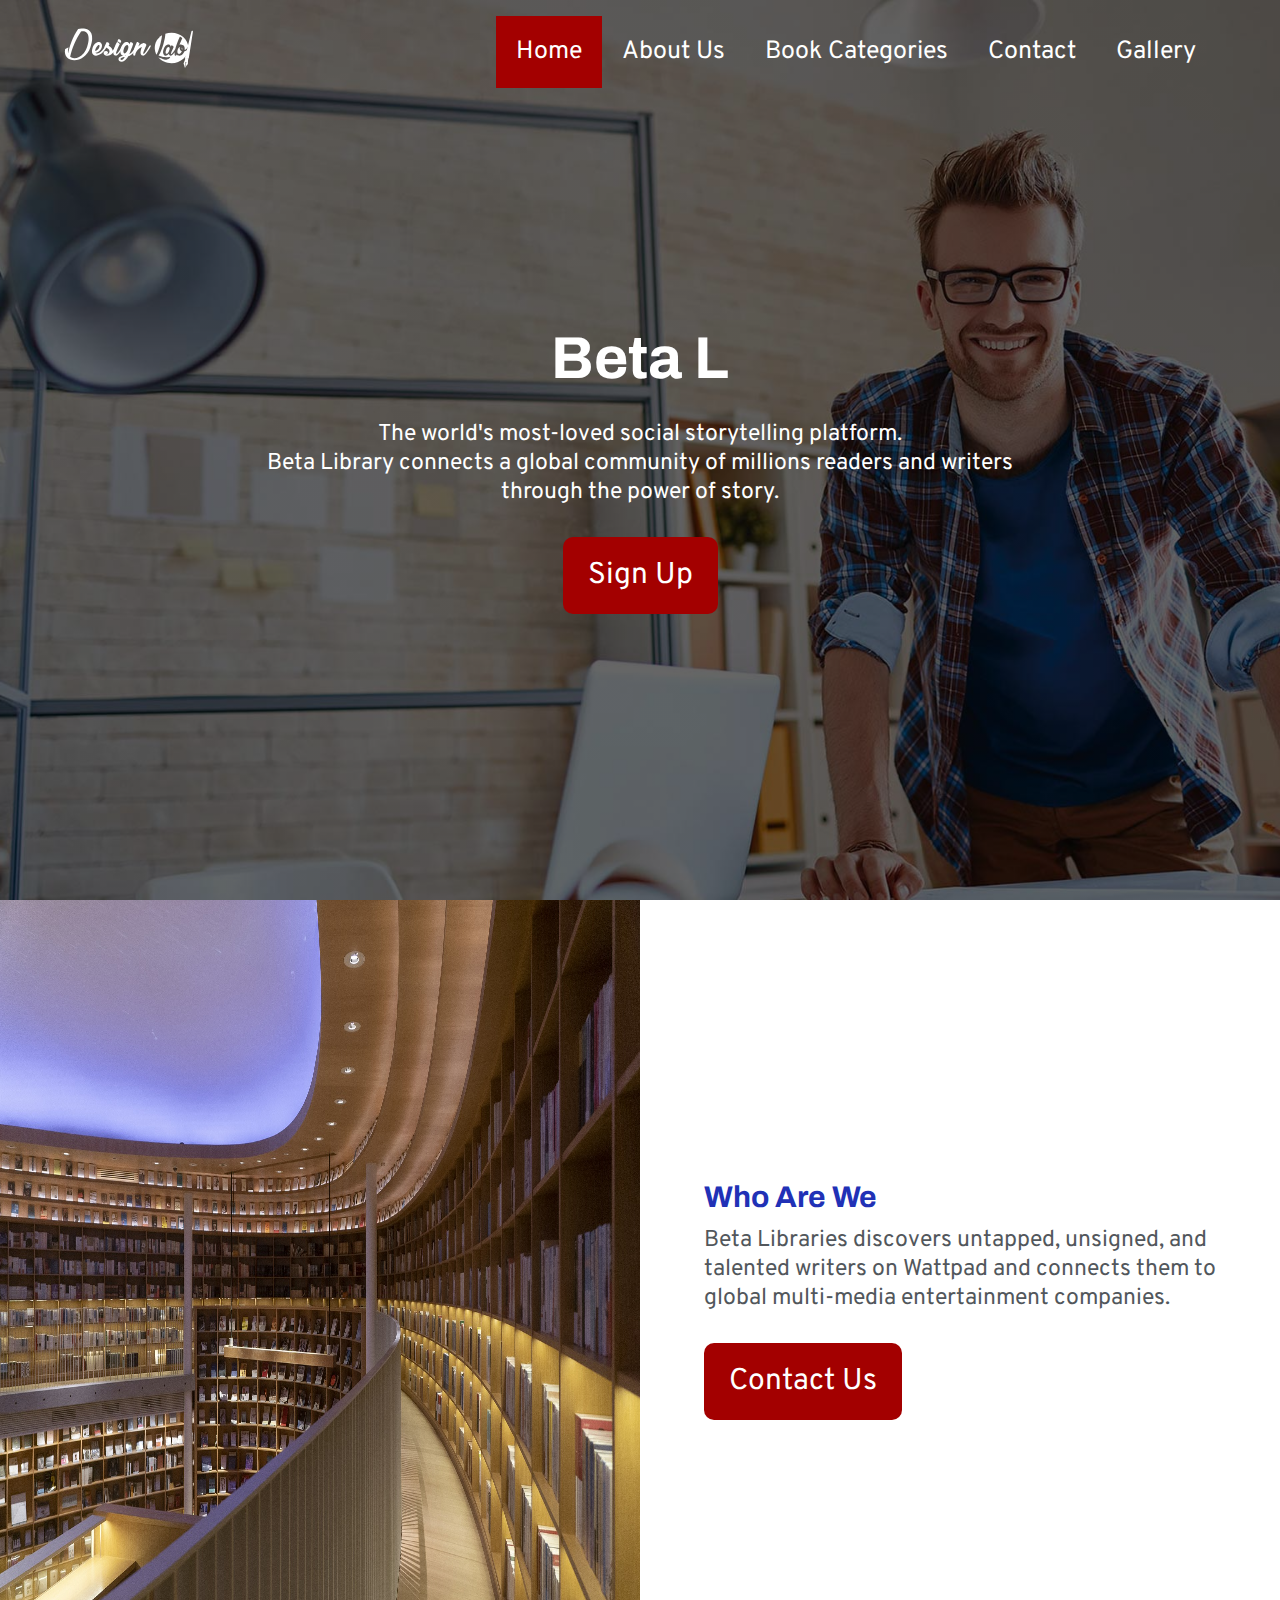
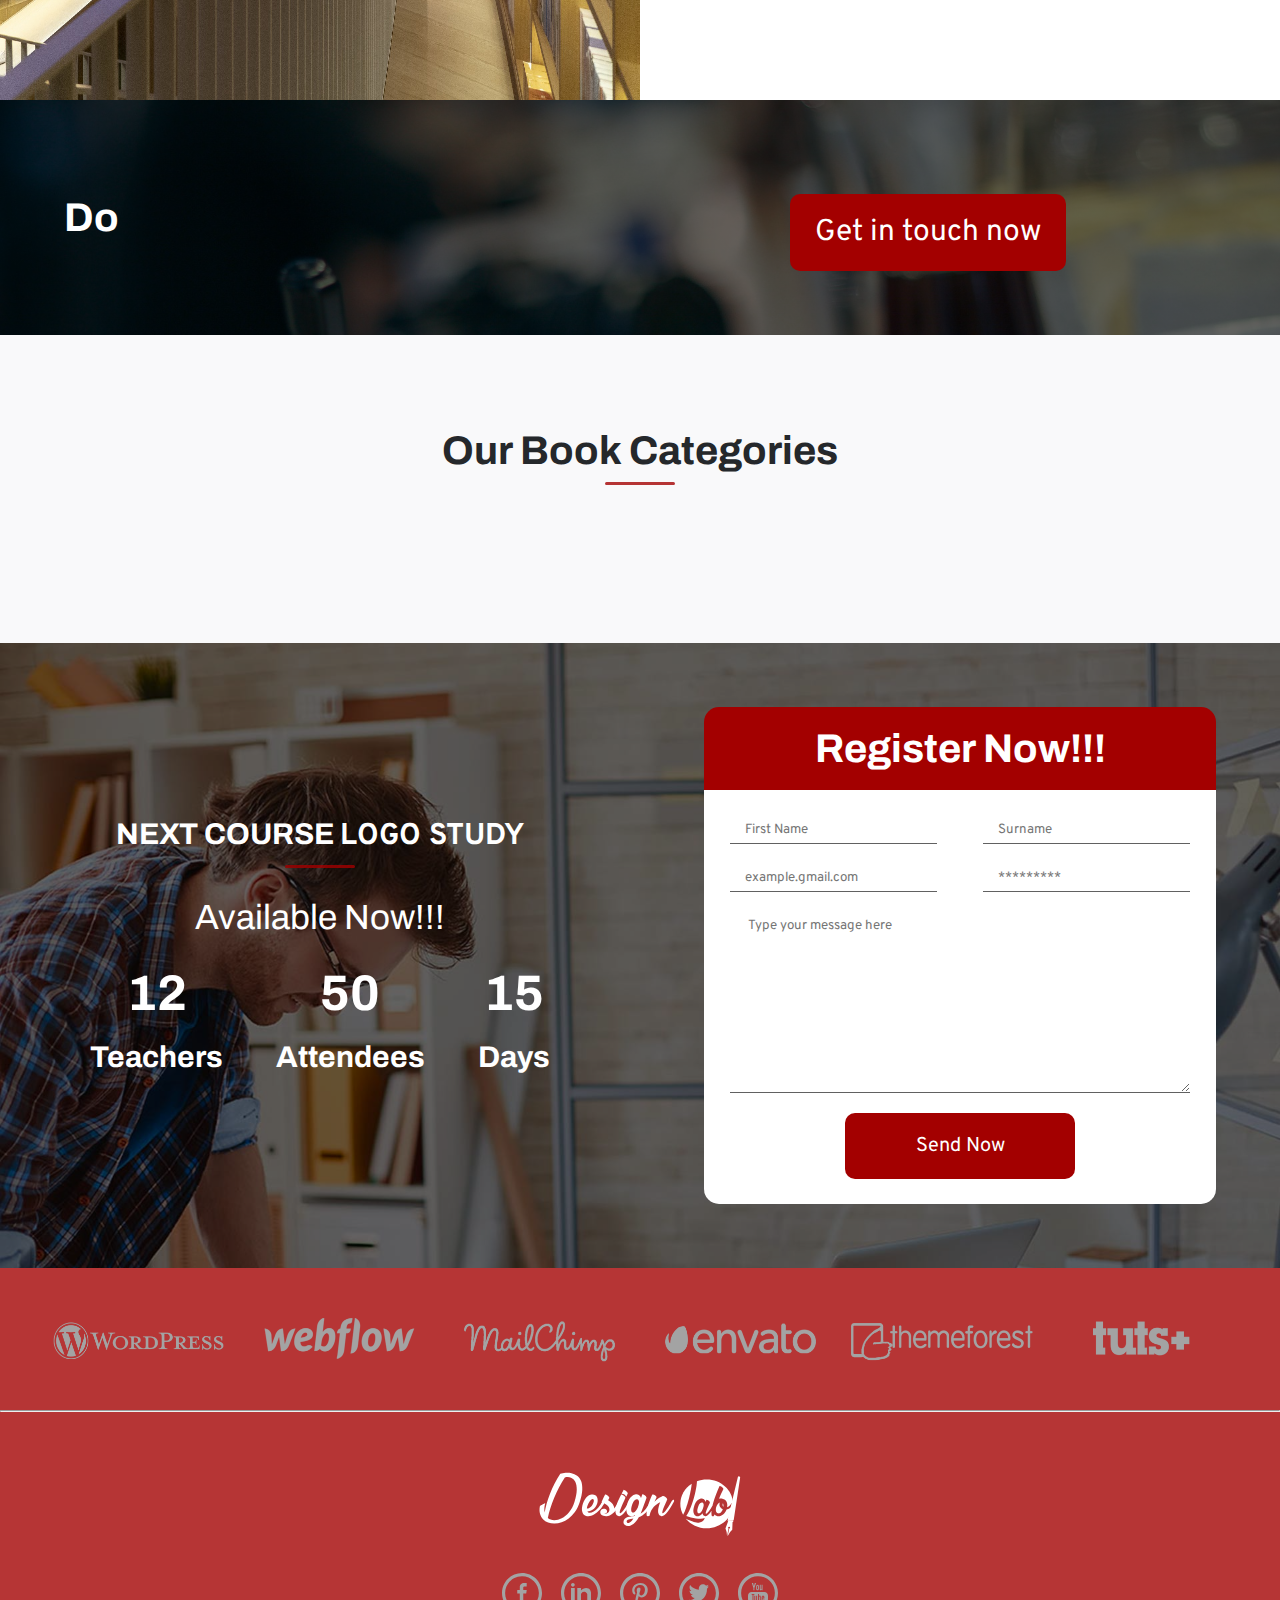
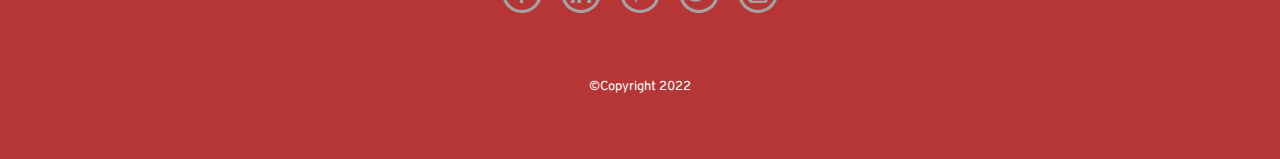
==== commit 14f3759d: "updated images and content" ====
--- a/index.html
+++ b/index.html
@@ -17,45 +17,65 @@
         </div>
 
         <ul>
-          <li class="desktop drop_btn" onmouseover="dropDown(this)" onmouseout="dropDownHide(this)">
+          <li
+            class="desktop drop_btn"
+            onmouseover="dropDown(this)"
+            onmouseout="dropDownHide(this)"
+          >
             <a href="index.html" class="active">Home</a>
             <div class="drop_content">
-              <div><a href="#">History</a></div>
-              <div><a href="#">Books</a></div>
-              <div><a href="#">Library</a></div>
-            </div>
-          </li>
-          <li class="desktop drop_btn" onmouseover="dropDown(this)" onmouseout="dropDownHide(this)">
+              <div><a href="#">Link</a></div>
+              <div><a href="#">Link</a></div>
+              <div><a href="#">Link</a></div>
+            </div>
+          </li>
+          <li
+            class="desktop drop_btn"
+            onmouseover="dropDown(this)"
+            onmouseout="dropDownHide(this)"
+          >
             <a href="#">About Us</a>
             <div class="drop_content">
-              <div><a href="#">Beta Library</a></div>
-              <div><a href="#">Our Services</a></div>
-              <div><a href="#">Beta Books</a></div>
-            </div>
-          </li>
-          <li class="desktop drop_btn" onmouseover="dropDown(this)" onmouseout="dropDownHide(this)">
+              <div><a href="#">Link</a></div>
+              <div><a href="#">Link</a></div>
+              <div><a href="#">Link</a></div>
+            </div>
+          </li>
+          <li
+            class="desktop drop_btn"
+            onmouseover="dropDown(this)"
+            onmouseout="dropDownHide(this)"
+          >
             <a href="#">Book Categories</a>
             <div class="drop_content">
-              <div><a href="#">Action</a></div>
-              <div><a href="#">Adventure</a></div>
-              <div><a href="#">Romance</a></div>
-            </div>
-          </li>
-  
-          <li class="desktop drop_btn" onmouseover="dropDown(this)" onmouseout="dropDownHide(this)">
+              <div><a href="#">Link</a></div>
+              <div><a href="#">Link</a></div>
+              <div><a href="#">Link</a></div>
+            </div>
+          </li>
+
+          <li
+            class="desktop drop_btn"
+            onmouseover="dropDown(this)"
+            onmouseout="dropDownHide(this)"
+          >
             <a href="#">Contact</a>
             <div class="drop_content">
-              <div><a href="#">Email</a></div>
-              <div><a href="#">Telephone</a></div>
-              <div><a href="#">Office</a></div>
-            </div>
-          </li>
-          <li class="desktop drop_btn" onmouseover="dropDown(this)" onmouseout="dropDownHide(this)">
+              <div><a href="#">Link</a></div>
+              <div><a href="#">Link</a></div>
+              <div><a href="#">Link</a></div>
+            </div>
+          </li>
+          <li
+            class="desktop drop_btn"
+            onmouseover="dropDown(this)"
+            onmouseout="dropDownHide(this)"
+          >
             <a href="#">Gallery</a>
             <div class="drop_content">
-              <div><a href="#">Books</a></div>
-              <div><a href="#">Images</a></div>
-              <div><a href="#">Videos</a></div>
+              <div><a href="#">Link</a></div>
+              <div><a href="#">Link</a></div>
+              <div><a href="#">Link</a></div>
             </div>
           </li>
           <li class="mobile">
@@ -73,7 +93,7 @@
           writers through the power of story.
         </p>
 
-        <a href="#"><button class="bl-btn">Order Ride</button></a>
+        <a href="#divform"><button class="bl-btn">Sign Up</button></a>
       </div>
     </section>
 
@@ -81,12 +101,12 @@
     <section class="drk container we-are">
       <div class="col-2 pd">
         <h4 class="bl">Who Are We</h4>
-        <h2>We are Exceptional Private Drivers</h2>
+        <br />
 
         <p class="gr">
-          Our clients receive remarkable results because we get to help them
-          build their business withoutcompromising our creativity! <br />
-          We love what we do in the world of finance.
+          Beta Libraries discovers untapped, unsigned, and talented writers on
+          Wattpad and connects them to global multi-media entertainment
+          companies.
         </p>
 
         <button class="bl-btn">Contact Us</button>
@@ -94,11 +114,18 @@
 
       <!-- class img-f for full page image -->
       <div class="col-2 img-f">
-        <img src="" alt="" />
-      </div>
-    </section>
-
-    <!-- our mission and stats-->
+        <img src="/Images/books-g19a097259_1920.jpg" alt="" />
+      </div>
+    </section>
+
+    <!-- section with background image -->
+    <section class="container wh bg-img pd">
+      <div class="col-2"><h2 id="typeWriter">D</h2></div>
+
+      <div class="col-2 container bg-2">
+        <button class="bl-btn">Get in touch now</button>
+      </div>
+    </section>
 
     <!-- pricing section -->
     <section class="bg-gr drk">
@@ -107,142 +134,107 @@
       </div>
 
       <!-- price cards container -->
-      <div class="container pd car-cards" id="holder">
-        
-      </div>
+      <div class="container pd car-cards" id="holder"></div>
 
       <div class="dots"></div>
     </section>
 
-    <!-- section with background image -->
-    <section class="container wh bg-img pd">
-
-        <div class="col-2"><h2 id="typeWriter"></h2></div>
-
-      <div class="col-2 container bg-2">
-        <button class="bl-btn">Get in touch now</button>
-      </div>
-    </section>
-
-    <!-- our expert drivers -->
-    <section class="drk">
-      <div class="sub-topic pd">
-        <h2 class="b-btm">Our Book Sections</h2>
-      </div>
-
-      <!--  -->
-      <div class="container">
-        <!-- driver's photo and name -->
-        <div class="col-4">
-          <div class="img-d"><img src="images/driver1.svg" alt="" /></div>
-          <div class="bg-gr driver-info">
-            <div class="driver-name">Nashida Martinez</div>
-            <div>Chaffeur</div>
-          </div>
-        </div>
-
-        <!-- driver's photo and name -->
-        <div class="col-4">
-          <div class="img-d"><img src="images/driver2.svg" alt="" /></div>
-          <div class="bg-gr driver-info">
-            <div class="driver-name">Sandro James</div>
-            <div>Chaffeur</div>
-          </div>
-        </div>
-
-        <!-- driver's photo and name -->
-        <div class="col-4">
-          <div class="img-d"><img src="images/driver3.svg" alt="" /></div>
-          <div class="bg-gr driver-info">
-            <div class="driver-name">Nedu Kenneth</div>
-            <div>Chaffeur</div>
-          </div>
-        </div>
-
-        <!-- driver's photo and name -->
-        <div class="col-4">
-          <div class="img-d rel">
-            <img src="images/driver4.svg" alt="" />
-            <!-- blue background with social media icons -->
-            <div class="socials">
-              <img src="images/tw.svg" alt="twitter icon" />
-              <img src="images/in.svg" alt="linkedin icon" />
-              <img src="images/ig.svg" alt="instagram icon" />
-              <img src="images/fb.svg" alt="facebook icon" />
-            </div>
-          </div>
-          <div class="bg-gr driver-info">
-            <div class="driver-name">Benjamin Franklin</div>
-            <div>Chaffeur</div>
-          </div>
-        </div>
-      </div>
-    </section>
-
     <section class="drk container the-form">
-        <div class="theform pd col-2"> 
-             <div>
-                 <div class="register bl">
-                     <h3 class="wh">Register Now!!!</h3>
-                 </div> 
-                 <form action="">  
-                     
-                     <input type="text" id="name h4" name="fname" placeholder="First Name">
-                         <input type="text" id="name" name="Sname" placeholder="Surname">
-                         <input type="email" id="email" name="email" placeholder="example.gmail.com">
-                         <input type="password" id="password" name="password" placeholder="*********" required>
-                         <textarea name="message" placeholder=" Type your message here" id="" cols="30" rows="10"></textarea>
-                         <button class="bl-btn ">Send Now</button>
-                 </form>
-             </div>
-         </div>
-                 <!-- stats -->
-             <div class="stats pd col-2">
-                 <div class=" headies">
-                     <h3 class="wh">NEXT COURSE <span class="b-btm">LOGO STUDY</span></h3>
-                     <h2 class="wh">Available Now!!!</h2>
-                 </div>
-                <div class="cont--">
-                     <div class="talk ">
-                         <h3 class="wh number">12</h3>
-                         <h3 class="wh">Teachers</h3>
-                     </div>
-                     <div class="talk">
-                         <h3 class="wh number">50</h3>
-                         <h3 class="wh">Attendees</h3>
-                     </div>
-                     <div class="talk">
-                         <h3 class="wh number">15</h3>
-                         <h3 class="wh">Days</h3>
-                     </div>
-                </div>
-             </div>
-     </section>
+      <div id="divform" class="theform pd col-2">
+        <div>
+          <div class="register bl">
+            <h3 class="wh">Register Now!!!</h3>
+          </div>
+          <form action="">
+            <input
+              type="text"
+              id="name h4"
+              name="fname"
+              placeholder="First Name"
+            />
+            <input type="text" id="name" name="Sname" placeholder="Surname" />
+            <input
+              type="email"
+              id="email"
+              name="email"
+              placeholder="example.gmail.com"
+            />
+            <input
+              type="password"
+              id="password"
+              name="password"
+              placeholder="*********"
+              required
+            />
+            <textarea
+              name="message"
+              placeholder=" Type your message here"
+              id=""
+              cols="30"
+              rows="10"
+            ></textarea>
+            <button onclick="formButton()" class="bl-btn">Send Now</button>
+          </form>
+        </div>
+      </div>
+      <!-- stats -->
+      <div class="stats pd col-2">
+        <div class="headies">
+          <h3 class="wh">NEXT COURSE <span class="b-btm">LOGO STUDY</span></h3>
+          <h2 class="wh">Available Now!!!</h2>
+        </div>
+        <div class="cont--">
+          <div class="talk">
+            <h3 class="wh number">12</h3>
+            <h3 class="wh">Teachers</h3>
+          </div>
+          <div class="talk">
+            <h3 class="wh number">50</h3>
+            <h3 class="wh">Attendees</h3>
+          </div>
+          <div class="talk">
+            <h3 class="wh number">15</h3>
+            <h3 class="wh">Days</h3>
+          </div>
+        </div>
+      </div>
+    </section>
 
     <div class="footer">
-        <div class="grid_container">
-            <div><img src="images/logo1.png" alt=""></div>
-            <div><img src="images/logo4.png" alt=""></div>
-            <div><img src="images/logo3.png" alt=""></div>
-            <div><img src="images/logo2.png" alt=""></div>
-            <div><img src="images/logo5.png" alt=""></div>
-            <div><img src="images/logo6.png" alt=""></div>
-        </div><hr>
-        <div class="log">
-            <div><img src="images/logo-foodlab-white.svg" alt=""></div>
-        </div>
-        <div class="icon">
-        <div><a href="#"><img src="images/icon-facebook-circle.svg" alt=""></a></div>
-        <div><a href="#"><img src="images/icon-linkedin-circle.svg" alt=""></a></div>
-        <div><a href="#"><img src="images/icon-pinterest-circle.svg" alt=""></a></div>
-        <div><a href="#"><img src="images/icon-twitter-circle.svg" alt=""></a></div>
-        <div><a href="#"><img src="images/icon-youtube-circle.svg" alt=""></a></div>
-        </div>
-        <div class="head">
-        <p>&copy;Copyright 2016 </p>
-        </div>
-    </div> 
-    
+      <div class="grid_container">
+        <div><img src="images/logo1.png" alt="" /></div>
+        <div><img src="images/logo4.png" alt="" /></div>
+        <div><img src="images/logo3.png" alt="" /></div>
+        <div><img src="images/logo2.png" alt="" /></div>
+        <div><img src="images/logo5.png" alt="" /></div>
+        <div><img src="images/logo6.png" alt="" /></div>
+      </div>
+      <hr />
+      <div class="log">
+        <div><img src="images/logo-foodlab-white.svg" alt="" /></div>
+      </div>
+      <div class="icon">
+        <div>
+          <a href="#"><img src="images/icon-facebook-circle.svg" alt="" /></a>
+        </div>
+        <div>
+          <a href="#"><img src="images/icon-linkedin-circle.svg" alt="" /></a>
+        </div>
+        <div>
+          <a href="#"><img src="images/icon-pinterest-circle.svg" alt="" /></a>
+        </div>
+        <div>
+          <a href="#"><img src="images/icon-twitter-circle.svg" alt="" /></a>
+        </div>
+        <div>
+          <a href="#"><img src="images/icon-youtube-circle.svg" alt="" /></a>
+        </div>
+      </div>
+      <div class="head">
+        <p>&copy;Copyright 2022</p>
+      </div>
+    </div>
+
     <script src="js/script.js"></script>
-</body>
+  </body>
 </html>
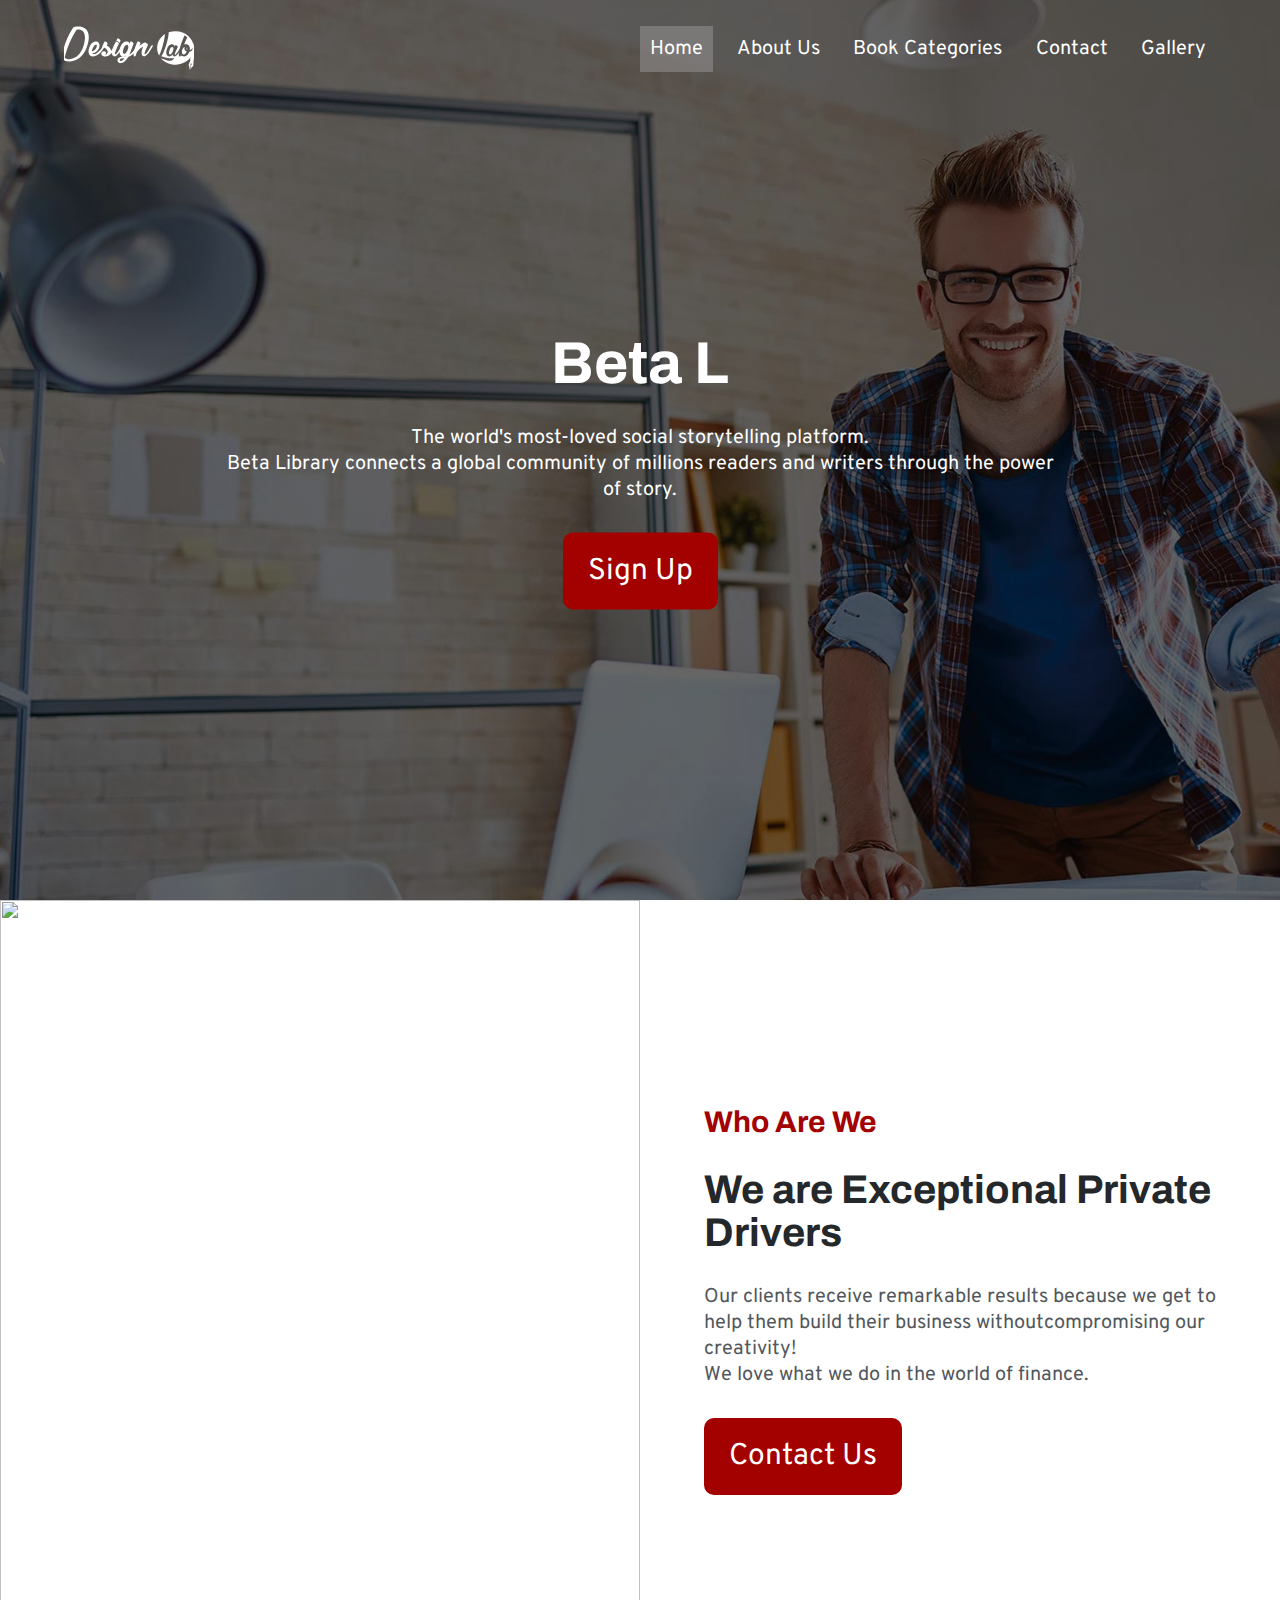
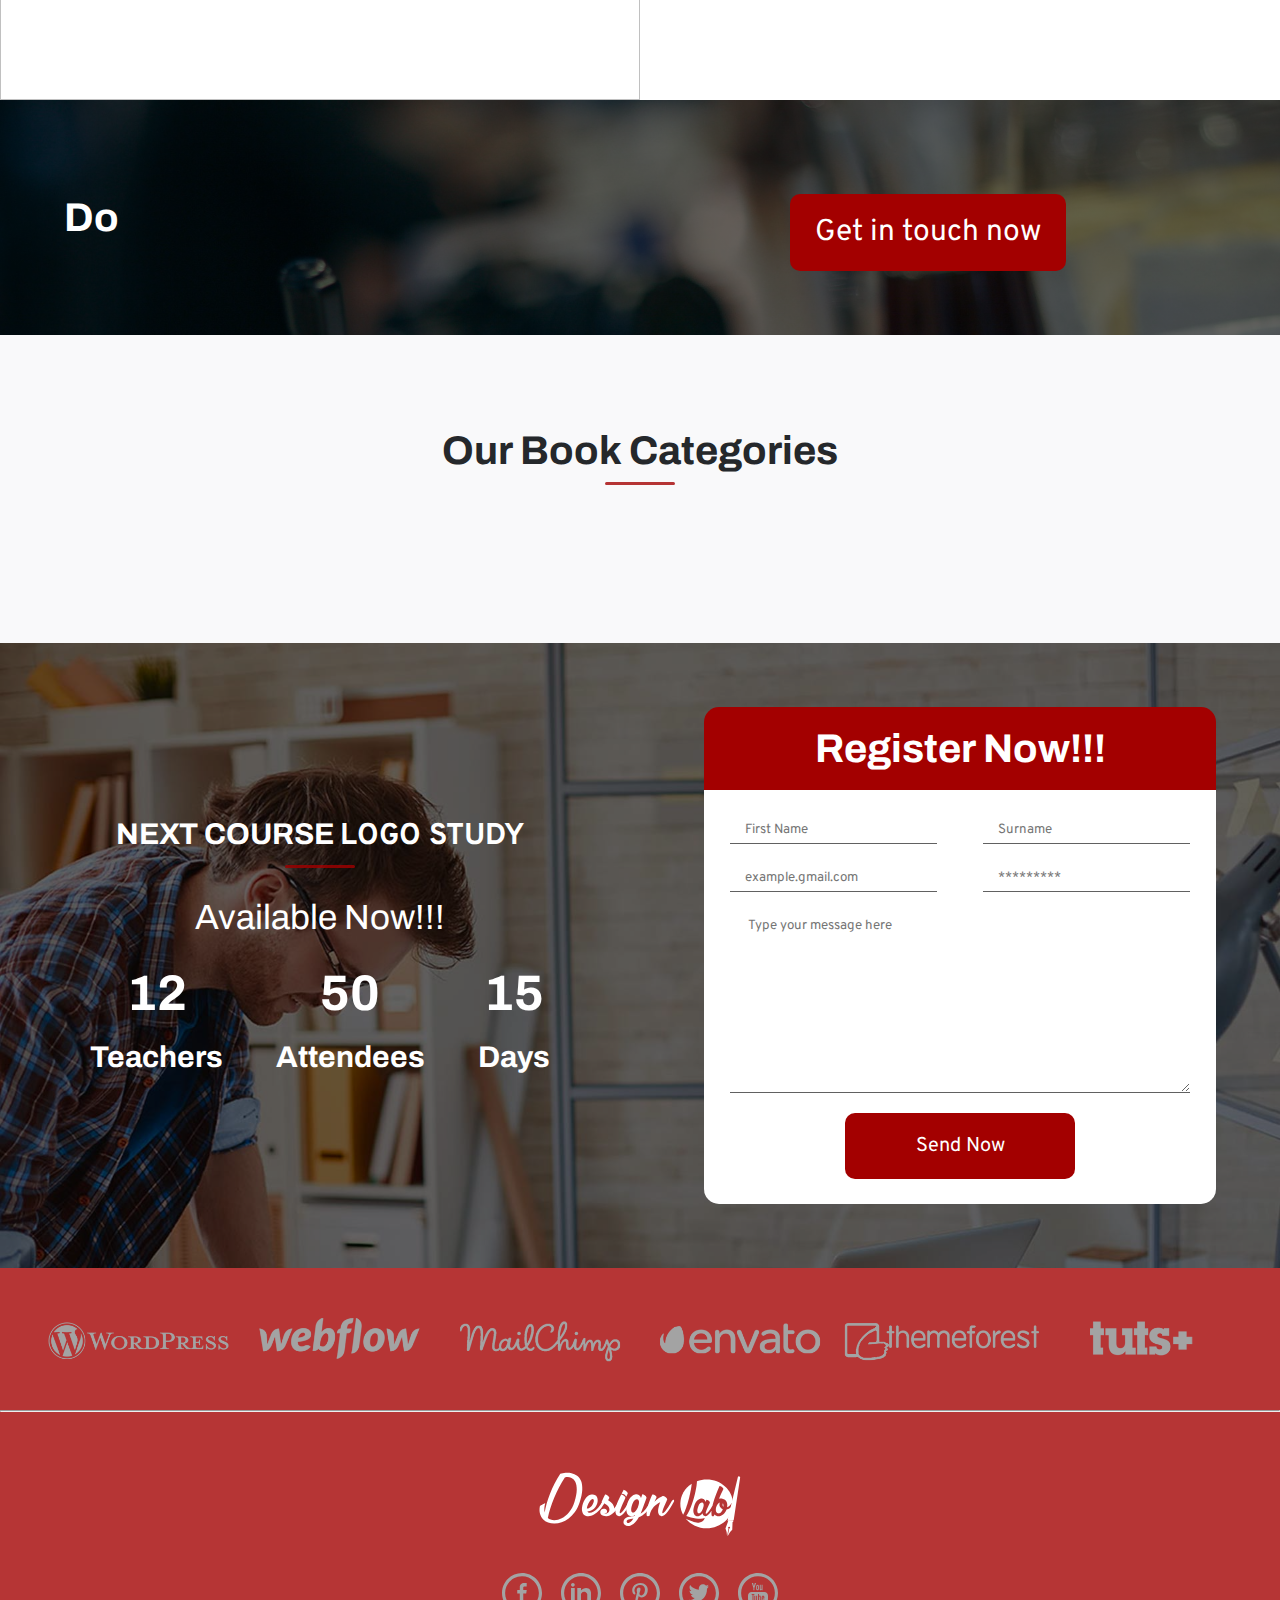
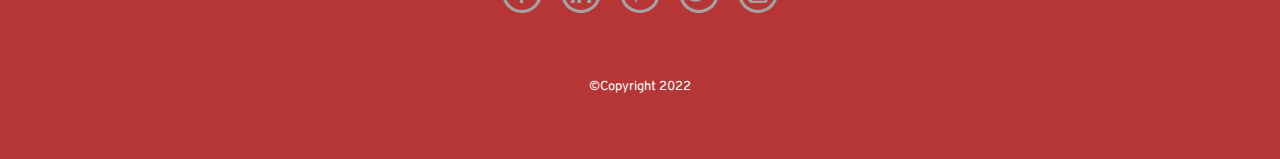
==== commit 50c7f927: "nav edit" ====
--- a/index.html
+++ b/index.html
@@ -17,35 +17,21 @@
         </div>
 
         <ul>
-          <li
-            class="desktop drop_btn"
-            onmouseover="dropDown(this)"
-            onmouseout="dropDownHide(this)"
-          >
+          <li class="desktop drop_btn" onmouseover="dropDown(this)" onmouseout="dropDownHide(this)">
             <a href="index.html" class="active">Home</a>
             <div class="drop_content">
               <div><a href="#">Link</a></div>
               <div><a href="#">Link</a></div>
-              <div><a href="#">Link</a></div>
             </div>
           </li>
-          <li
-            class="desktop drop_btn"
-            onmouseover="dropDown(this)"
-            onmouseout="dropDownHide(this)"
-          >
+          <li class="desktop drop_btn" onmouseover="dropDown(this)" onmouseout="dropDownHide(this)">
             <a href="#">About Us</a>
             <div class="drop_content">
               <div><a href="#">Link</a></div>
               <div><a href="#">Link</a></div>
-              <div><a href="#">Link</a></div>
             </div>
           </li>
-          <li
-            class="desktop drop_btn"
-            onmouseover="dropDown(this)"
-            onmouseout="dropDownHide(this)"
-          >
+          <li class="desktop drop_btn" onmouseover="dropDown(this)" onmouseout="dropDownHide(this)">
             <a href="#">Book Categories</a>
             <div class="drop_content">
               <div><a href="#">Link</a></div>
@@ -53,12 +39,8 @@
               <div><a href="#">Link</a></div>
             </div>
           </li>
-
-          <li
-            class="desktop drop_btn"
-            onmouseover="dropDown(this)"
-            onmouseout="dropDownHide(this)"
-          >
+  
+          <li class="desktop drop_btn" onmouseover="dropDown(this)" onmouseout="dropDownHide(this)">
             <a href="#">Contact</a>
             <div class="drop_content">
               <div><a href="#">Link</a></div>
@@ -66,11 +48,7 @@
               <div><a href="#">Link</a></div>
             </div>
           </li>
-          <li
-            class="desktop drop_btn"
-            onmouseover="dropDown(this)"
-            onmouseout="dropDownHide(this)"
-          >
+          <li class="desktop drop_btn" onmouseover="dropDown(this)" onmouseout="dropDownHide(this)">
             <a href="#">Gallery</a>
             <div class="drop_content">
               <div><a href="#">Link</a></div>
@@ -101,12 +79,12 @@
     <section class="drk container we-are">
       <div class="col-2 pd">
         <h4 class="bl">Who Are We</h4>
-        <br />
+        <h2>We are Exceptional Private Drivers</h2>
 
         <p class="gr">
-          Beta Libraries discovers untapped, unsigned, and talented writers on
-          Wattpad and connects them to global multi-media entertainment
-          companies.
+          Our clients receive remarkable results because we get to help them
+          build their business withoutcompromising our creativity! <br />
+          We love what we do in the world of finance.
         </p>
 
         <button class="bl-btn">Contact Us</button>
@@ -114,18 +92,19 @@
 
       <!-- class img-f for full page image -->
       <div class="col-2 img-f">
-        <img src="/Images/books-g19a097259_1920.jpg" alt="" />
+        <img src="" alt="" />
       </div>
     </section>
 
     <!-- section with background image -->
     <section class="container wh bg-img pd">
+
       <div class="col-2"><h2 id="typeWriter">D</h2></div>
 
-      <div class="col-2 container bg-2">
-        <button class="bl-btn">Get in touch now</button>
-      </div>
-    </section>
+    <div class="col-2 container bg-2">
+      <button class="bl-btn">Get in touch now</button>
+    </div>
+  </section>
 
     <!-- pricing section -->
     <section class="bg-gr drk">
@@ -134,107 +113,79 @@
       </div>
 
       <!-- price cards container -->
-      <div class="container pd car-cards" id="holder"></div>
+      <div class="container pd car-cards" id="holder">
+        
+      </div>
 
       <div class="dots"></div>
     </section>
 
+    
+
     <section class="drk container the-form">
-      <div id="divform" class="theform pd col-2">
-        <div>
-          <div class="register bl">
-            <h3 class="wh">Register Now!!!</h3>
-          </div>
-          <form action="">
-            <input
-              type="text"
-              id="name h4"
-              name="fname"
-              placeholder="First Name"
-            />
-            <input type="text" id="name" name="Sname" placeholder="Surname" />
-            <input
-              type="email"
-              id="email"
-              name="email"
-              placeholder="example.gmail.com"
-            />
-            <input
-              type="password"
-              id="password"
-              name="password"
-              placeholder="*********"
-              required
-            />
-            <textarea
-              name="message"
-              placeholder=" Type your message here"
-              id=""
-              cols="30"
-              rows="10"
-            ></textarea>
-            <button onclick="formButton()" class="bl-btn">Send Now</button>
-          </form>
-        </div>
-      </div>
-      <!-- stats -->
-      <div class="stats pd col-2">
-        <div class="headies">
-          <h3 class="wh">NEXT COURSE <span class="b-btm">LOGO STUDY</span></h3>
-          <h2 class="wh">Available Now!!!</h2>
-        </div>
-        <div class="cont--">
-          <div class="talk">
-            <h3 class="wh number">12</h3>
-            <h3 class="wh">Teachers</h3>
-          </div>
-          <div class="talk">
-            <h3 class="wh number">50</h3>
-            <h3 class="wh">Attendees</h3>
-          </div>
-          <div class="talk">
-            <h3 class="wh number">15</h3>
-            <h3 class="wh">Days</h3>
-          </div>
-        </div>
-      </div>
-    </section>
+        <div id="divform" class="theform pd col-2"> 
+             <div>
+                 <div class="register bl">
+                     <h3 class="wh">Register Now!!!</h3>
+                 </div> 
+                 <form action="">  
+                     
+                     <input type="text" id="name h4" name="fname" placeholder="First Name">
+                         <input type="text" id="name" name="Sname" placeholder="Surname">
+                         <input type="email" id="email" name="email" placeholder="example.gmail.com">
+                         <input type="password" id="password" name="password" placeholder="*********" required>
+                         <textarea name="message" placeholder=" Type your message here" id="" cols="30" rows="10"></textarea>
+                         <button onclick="formButton()"class="bl-btn ">Send Now</button>
+                 </form>
+             </div>
+         </div>
+                 <!-- stats -->
+             <div class="stats pd col-2">
+                 <div class=" headies">
+                     <h3 class="wh">NEXT COURSE <span class="b-btm">LOGO STUDY</span></h3>
+                     <h2 class="wh">Available Now!!!</h2>
+                 </div>
+                <div class="cont--">
+                     <div class="talk ">
+                         <h3 class="wh number">12</h3>
+                         <h3 class="wh">Teachers</h3>
+                     </div>
+                     <div class="talk">
+                         <h3 class="wh number">50</h3>
+                         <h3 class="wh">Attendees</h3>
+                     </div>
+                     <div class="talk">
+                         <h3 class="wh number">15</h3>
+                         <h3 class="wh">Days</h3>
+                     </div>
+                </div>
+             </div>
+     </section>
 
     <div class="footer">
-      <div class="grid_container">
-        <div><img src="images/logo1.png" alt="" /></div>
-        <div><img src="images/logo4.png" alt="" /></div>
-        <div><img src="images/logo3.png" alt="" /></div>
-        <div><img src="images/logo2.png" alt="" /></div>
-        <div><img src="images/logo5.png" alt="" /></div>
-        <div><img src="images/logo6.png" alt="" /></div>
-      </div>
-      <hr />
-      <div class="log">
-        <div><img src="images/logo-foodlab-white.svg" alt="" /></div>
-      </div>
-      <div class="icon">
-        <div>
-          <a href="#"><img src="images/icon-facebook-circle.svg" alt="" /></a>
+        <div class="grid_container">
+            <div><img src="images/logo1.png" alt=""></div>
+            <div><img src="images/logo4.png" alt=""></div>
+            <div><img src="images/logo3.png" alt=""></div>
+            <div><img src="images/logo2.png" alt=""></div>
+            <div><img src="images/logo5.png" alt=""></div>
+            <div><img src="images/logo6.png" alt=""></div>
+        </div><hr>
+        <div class="log">
+            <div><img src="images/logo-foodlab-white.svg" alt=""></div>
         </div>
-        <div>
-          <a href="#"><img src="images/icon-linkedin-circle.svg" alt="" /></a>
+        <div class="icon">
+        <div><a href="#"><img src="images/icon-facebook-circle.svg" alt=""></a></div>
+        <div><a href="#"><img src="images/icon-linkedin-circle.svg" alt=""></a></div>
+        <div><a href="#"><img src="images/icon-pinterest-circle.svg" alt=""></a></div>
+        <div><a href="#"><img src="images/icon-twitter-circle.svg" alt=""></a></div>
+        <div><a href="#"><img src="images/icon-youtube-circle.svg" alt=""></a></div>
         </div>
-        <div>
-          <a href="#"><img src="images/icon-pinterest-circle.svg" alt="" /></a>
+        <div class="head">
+        <p>&copy;Copyright 2022 </p>
         </div>
-        <div>
-          <a href="#"><img src="images/icon-twitter-circle.svg" alt="" /></a>
-        </div>
-        <div>
-          <a href="#"><img src="images/icon-youtube-circle.svg" alt="" /></a>
-        </div>
-      </div>
-      <div class="head">
-        <p>&copy;Copyright 2022</p>
-      </div>
-    </div>
-
+    </div> 
+    
     <script src="js/script.js"></script>
-  </body>
+</body>
 </html>
--- a/css/styles_0.css
+++ b/css/styles_0.css
@@ -22,7 +22,7 @@
 
 /* the beat chaffeur company */
 h1 {
-  font-size: 4rem;
+  font-size: 3rem;
   margin: 3.5rem 0;
 }
 
@@ -57,7 +57,7 @@
 
 /* blue text */
 .bl {
-  color: #2131b6;
+  color: #a30000;
 }
 
 /* dark text */
@@ -117,7 +117,7 @@
 img {
   width: 100%;
   height: 100%;
-  /* object-fit: cover; */
+  object-fit: cover;
 }
 
 /* center any item within it's container */
@@ -157,7 +157,7 @@
 
   ul li a,
   p {
-    font-size: 2.3rem;
+    font-size: 2rem;
   }
 
   /* columns with half of parent's width */
@@ -190,4 +190,10 @@
   .desktop {
     display: block;
   }
+
+  nav ul {
+    padding-top: 1rem;
+    width: 50%;
+    min-width: fit-content;
+    }
 }
--- a/css/styles_1.css
+++ b/css/styles_1.css
@@ -43,8 +43,8 @@
 nav ul li a {
   color:inherit;
   text-decoration: none;
-  font-size: 2.5rem;
-  padding: 2rem;
+  font-size: 2rem;
+  padding: 1rem;
 }
 
 .title {
@@ -307,17 +307,17 @@
 
 .drop_content{
   width: 100%;
-  font-size: 2rem;
+  font-size: 1.4rem;
   color: white;
   position: absolute;
   z-index: 1;
   display: none;
-  top: 6rem;
+  top: 4rem;
 }
 
 .drop_content div {
-  padding: 1rem;
-  background-color: #a30000ca;
+  padding: 0.5rem;
+  background-color: #8d8a8aa3;
   margin-bottom: 0.5rem;
 }
 
@@ -340,7 +340,7 @@
     }
 
     nav ul li > a.active {
-        background-color: #a30000;
+        background-color: #8d8a8aa3;
     }
 
     .title {
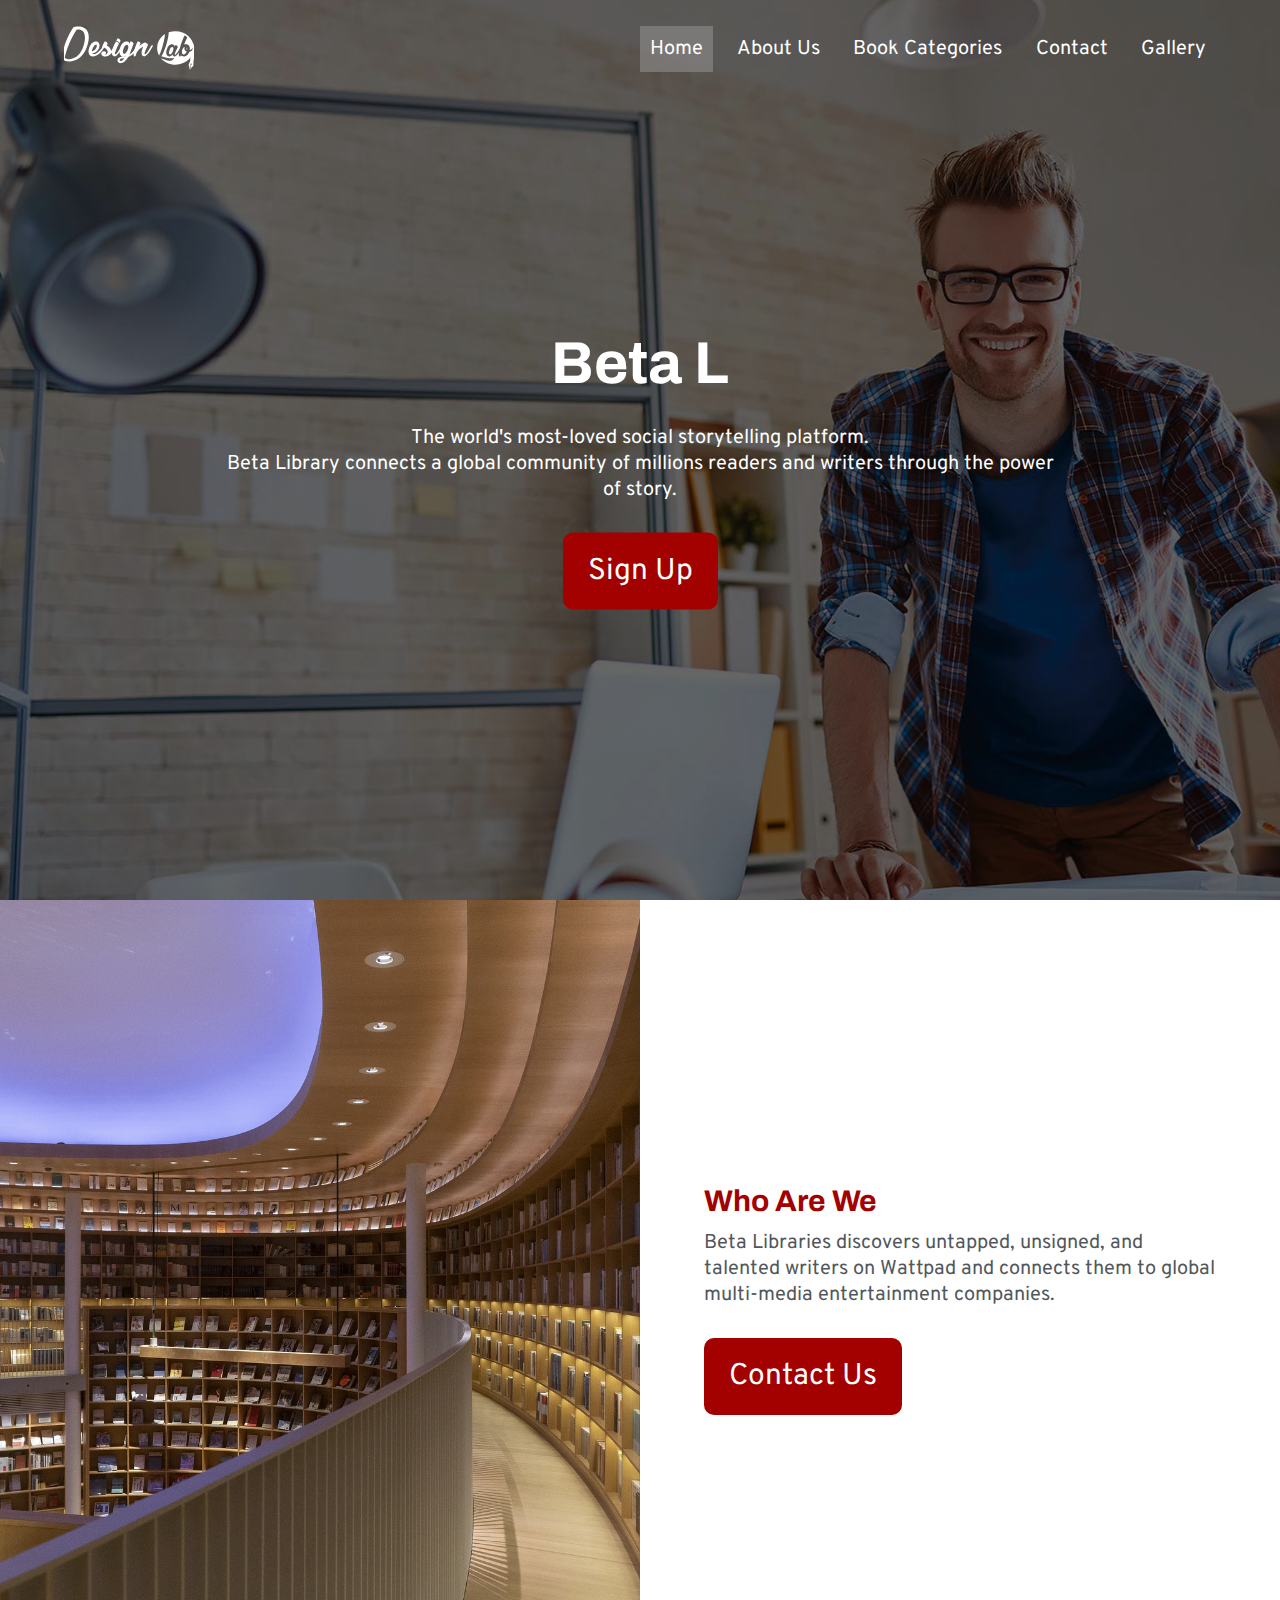
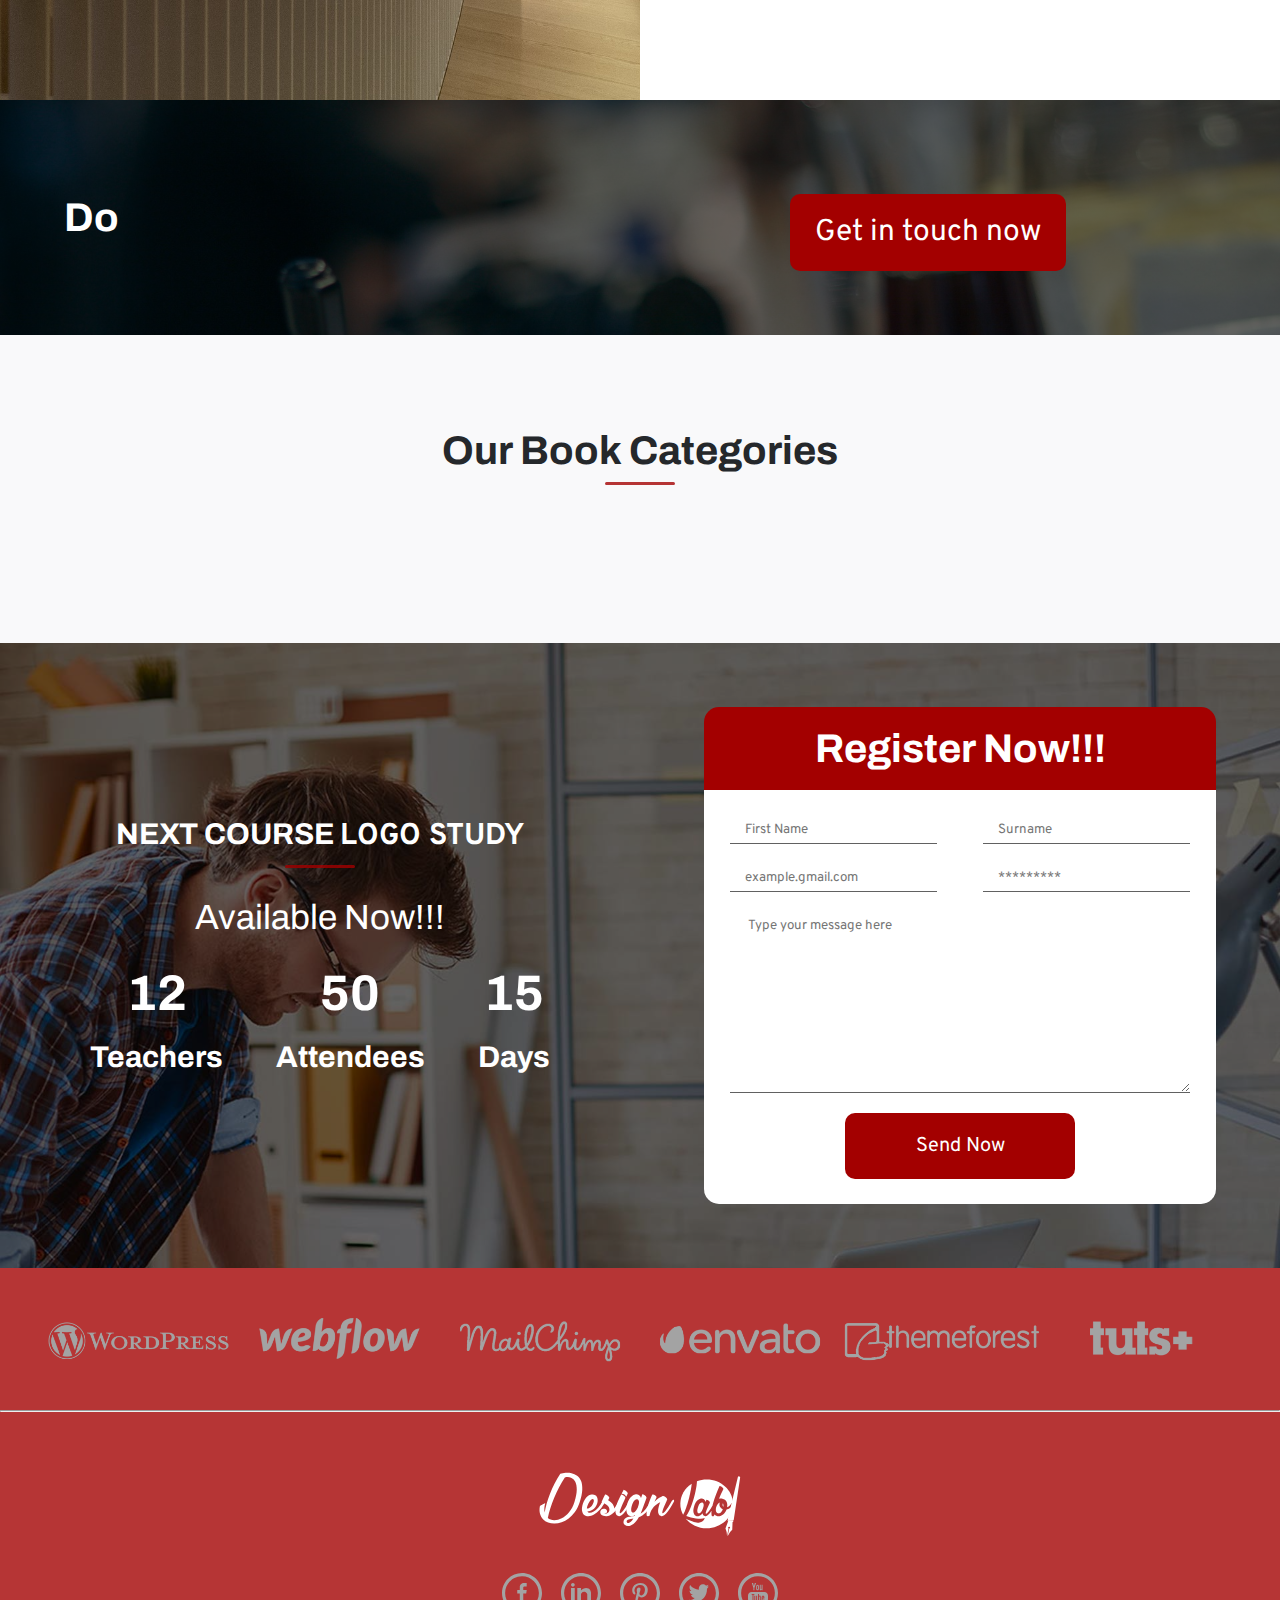
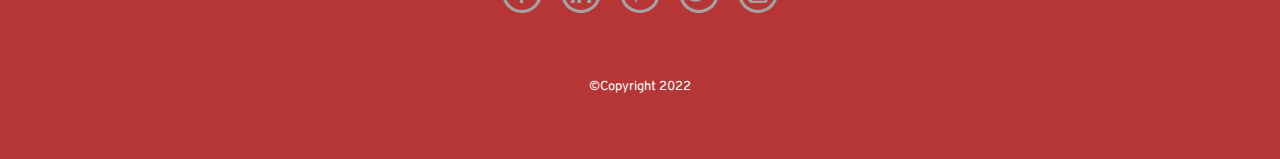
==== commit 73de61ad: "Merge branch 'jidesam' of https://github.com/HyOcee/beta-edu" ====
--- a/index.html
+++ b/index.html
@@ -17,21 +17,33 @@
         </div>
 
         <ul>
-          <li class="desktop drop_btn" onmouseover="dropDown(this)" onmouseout="dropDownHide(this)">
+          <li
+            class="desktop drop_btn"
+            onmouseover="dropDown(this)"
+            onmouseout="dropDownHide(this)"
+          >
             <a href="index.html" class="active">Home</a>
             <div class="drop_content">
               <div><a href="#">Link</a></div>
               <div><a href="#">Link</a></div>
             </div>
           </li>
-          <li class="desktop drop_btn" onmouseover="dropDown(this)" onmouseout="dropDownHide(this)">
+          <li
+            class="desktop drop_btn"
+            onmouseover="dropDown(this)"
+            onmouseout="dropDownHide(this)"
+          >
             <a href="#">About Us</a>
             <div class="drop_content">
               <div><a href="#">Link</a></div>
               <div><a href="#">Link</a></div>
             </div>
           </li>
-          <li class="desktop drop_btn" onmouseover="dropDown(this)" onmouseout="dropDownHide(this)">
+          <li
+            class="desktop drop_btn"
+            onmouseover="dropDown(this)"
+            onmouseout="dropDownHide(this)"
+          >
             <a href="#">Book Categories</a>
             <div class="drop_content">
               <div><a href="#">Link</a></div>
@@ -39,8 +51,12 @@
               <div><a href="#">Link</a></div>
             </div>
           </li>
-  
-          <li class="desktop drop_btn" onmouseover="dropDown(this)" onmouseout="dropDownHide(this)">
+
+          <li
+            class="desktop drop_btn"
+            onmouseover="dropDown(this)"
+            onmouseout="dropDownHide(this)"
+          >
             <a href="#">Contact</a>
             <div class="drop_content">
               <div><a href="#">Link</a></div>
@@ -48,7 +64,11 @@
               <div><a href="#">Link</a></div>
             </div>
           </li>
-          <li class="desktop drop_btn" onmouseover="dropDown(this)" onmouseout="dropDownHide(this)">
+          <li
+            class="desktop drop_btn"
+            onmouseover="dropDown(this)"
+            onmouseout="dropDownHide(this)"
+          >
             <a href="#">Gallery</a>
             <div class="drop_content">
               <div><a href="#">Link</a></div>
@@ -79,12 +99,12 @@
     <section class="drk container we-are">
       <div class="col-2 pd">
         <h4 class="bl">Who Are We</h4>
-        <h2>We are Exceptional Private Drivers</h2>
+        <br />
 
         <p class="gr">
-          Our clients receive remarkable results because we get to help them
-          build their business withoutcompromising our creativity! <br />
-          We love what we do in the world of finance.
+          Beta Libraries discovers untapped, unsigned, and talented writers on
+          Wattpad and connects them to global multi-media entertainment
+          companies.
         </p>
 
         <button class="bl-btn">Contact Us</button>
@@ -92,19 +112,18 @@
 
       <!-- class img-f for full page image -->
       <div class="col-2 img-f">
-        <img src="" alt="" />
+        <img src="/Images/books-g19a097259_1920.jpg" alt="" />
       </div>
     </section>
 
     <!-- section with background image -->
     <section class="container wh bg-img pd">
-
       <div class="col-2"><h2 id="typeWriter">D</h2></div>
 
-    <div class="col-2 container bg-2">
-      <button class="bl-btn">Get in touch now</button>
-    </div>
-  </section>
+      <div class="col-2 container bg-2">
+        <button class="bl-btn">Get in touch now</button>
+      </div>
+    </section>
 
     <!-- pricing section -->
     <section class="bg-gr drk">
@@ -113,79 +132,107 @@
       </div>
 
       <!-- price cards container -->
-      <div class="container pd car-cards" id="holder">
-        
-      </div>
+      <div class="container pd car-cards" id="holder"></div>
 
       <div class="dots"></div>
     </section>
 
-    
-
     <section class="drk container the-form">
-        <div id="divform" class="theform pd col-2"> 
-             <div>
-                 <div class="register bl">
-                     <h3 class="wh">Register Now!!!</h3>
-                 </div> 
-                 <form action="">  
-                     
-                     <input type="text" id="name h4" name="fname" placeholder="First Name">
-                         <input type="text" id="name" name="Sname" placeholder="Surname">
-                         <input type="email" id="email" name="email" placeholder="example.gmail.com">
-                         <input type="password" id="password" name="password" placeholder="*********" required>
-                         <textarea name="message" placeholder=" Type your message here" id="" cols="30" rows="10"></textarea>
-                         <button onclick="formButton()"class="bl-btn ">Send Now</button>
-                 </form>
-             </div>
-         </div>
-                 <!-- stats -->
-             <div class="stats pd col-2">
-                 <div class=" headies">
-                     <h3 class="wh">NEXT COURSE <span class="b-btm">LOGO STUDY</span></h3>
-                     <h2 class="wh">Available Now!!!</h2>
-                 </div>
-                <div class="cont--">
-                     <div class="talk ">
-                         <h3 class="wh number">12</h3>
-                         <h3 class="wh">Teachers</h3>
-                     </div>
-                     <div class="talk">
-                         <h3 class="wh number">50</h3>
-                         <h3 class="wh">Attendees</h3>
-                     </div>
-                     <div class="talk">
-                         <h3 class="wh number">15</h3>
-                         <h3 class="wh">Days</h3>
-                     </div>
-                </div>
-             </div>
-     </section>
+      <div id="divform" class="theform pd col-2">
+        <div>
+          <div class="register bl">
+            <h3 class="wh">Register Now!!!</h3>
+          </div>
+          <form action="">
+            <input
+              type="text"
+              id="name h4"
+              name="fname"
+              placeholder="First Name"
+            />
+            <input type="text" id="name" name="Sname" placeholder="Surname" />
+            <input
+              type="email"
+              id="email"
+              name="email"
+              placeholder="example.gmail.com"
+            />
+            <input
+              type="password"
+              id="password"
+              name="password"
+              placeholder="*********"
+              required
+            />
+            <textarea
+              name="message"
+              placeholder=" Type your message here"
+              id=""
+              cols="30"
+              rows="10"
+            ></textarea>
+            <button onclick="formButton()" class="bl-btn">Send Now</button>
+          </form>
+        </div>
+      </div>
+      <!-- stats -->
+      <div class="stats pd col-2">
+        <div class="headies">
+          <h3 class="wh">NEXT COURSE <span class="b-btm">LOGO STUDY</span></h3>
+          <h2 class="wh">Available Now!!!</h2>
+        </div>
+        <div class="cont--">
+          <div class="talk">
+            <h3 class="wh number">12</h3>
+            <h3 class="wh">Teachers</h3>
+          </div>
+          <div class="talk">
+            <h3 class="wh number">50</h3>
+            <h3 class="wh">Attendees</h3>
+          </div>
+          <div class="talk">
+            <h3 class="wh number">15</h3>
+            <h3 class="wh">Days</h3>
+          </div>
+        </div>
+      </div>
+    </section>
 
     <div class="footer">
-        <div class="grid_container">
-            <div><img src="images/logo1.png" alt=""></div>
-            <div><img src="images/logo4.png" alt=""></div>
-            <div><img src="images/logo3.png" alt=""></div>
-            <div><img src="images/logo2.png" alt=""></div>
-            <div><img src="images/logo5.png" alt=""></div>
-            <div><img src="images/logo6.png" alt=""></div>
-        </div><hr>
-        <div class="log">
-            <div><img src="images/logo-foodlab-white.svg" alt=""></div>
-        </div>
-        <div class="icon">
-        <div><a href="#"><img src="images/icon-facebook-circle.svg" alt=""></a></div>
-        <div><a href="#"><img src="images/icon-linkedin-circle.svg" alt=""></a></div>
-        <div><a href="#"><img src="images/icon-pinterest-circle.svg" alt=""></a></div>
-        <div><a href="#"><img src="images/icon-twitter-circle.svg" alt=""></a></div>
-        <div><a href="#"><img src="images/icon-youtube-circle.svg" alt=""></a></div>
-        </div>
-        <div class="head">
-        <p>&copy;Copyright 2022 </p>
-        </div>
-    </div> 
-    
+      <div class="grid_container">
+        <div><img src="images/logo1.png" alt="" /></div>
+        <div><img src="images/logo4.png" alt="" /></div>
+        <div><img src="images/logo3.png" alt="" /></div>
+        <div><img src="images/logo2.png" alt="" /></div>
+        <div><img src="images/logo5.png" alt="" /></div>
+        <div><img src="images/logo6.png" alt="" /></div>
+      </div>
+      <hr />
+      <div class="log">
+        <div><img src="images/logo-foodlab-white.svg" alt="" /></div>
+      </div>
+      <div class="icon">
+        <div>
+          <a href="#"><img src="images/icon-facebook-circle.svg" alt="" /></a>
+        </div>
+        <div>
+          <a href="#"><img src="images/icon-linkedin-circle.svg" alt="" /></a>
+        </div>
+        <div>
+          <a href="#"><img src="images/icon-pinterest-circle.svg" alt="" /></a>
+        </div>
+        <div>
+          <a href="#"><img src="images/icon-twitter-circle.svg" alt="" /></a>
+        </div>
+        <div>
+          <a href="#"><img src="images/icon-youtube-circle.svg" alt="" /></a>
+        </div>
+      </div>
+      <div class="head">
+        <p>&copy;Copyright 2022</p>
+      </div>
+    </div>
+
     <script src="js/script.js"></script>
-</body>
+  </body>
 </html>
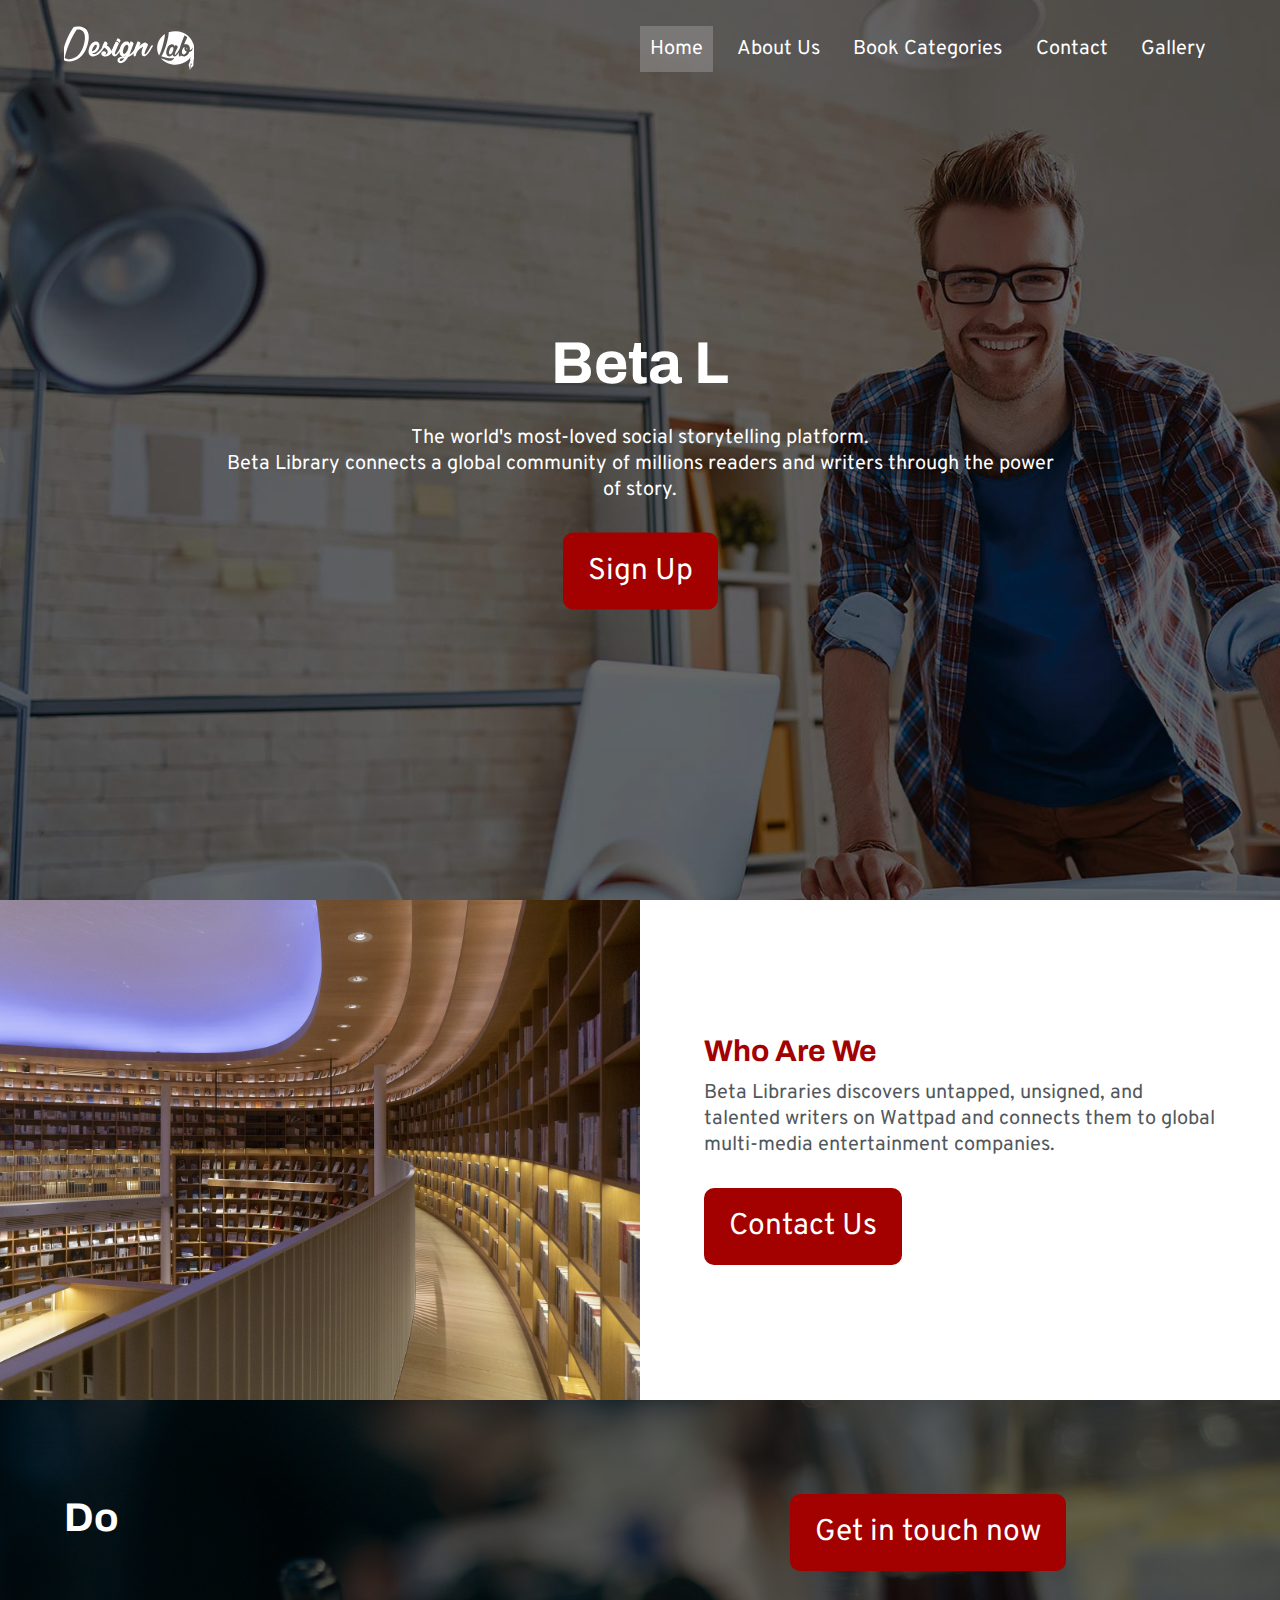
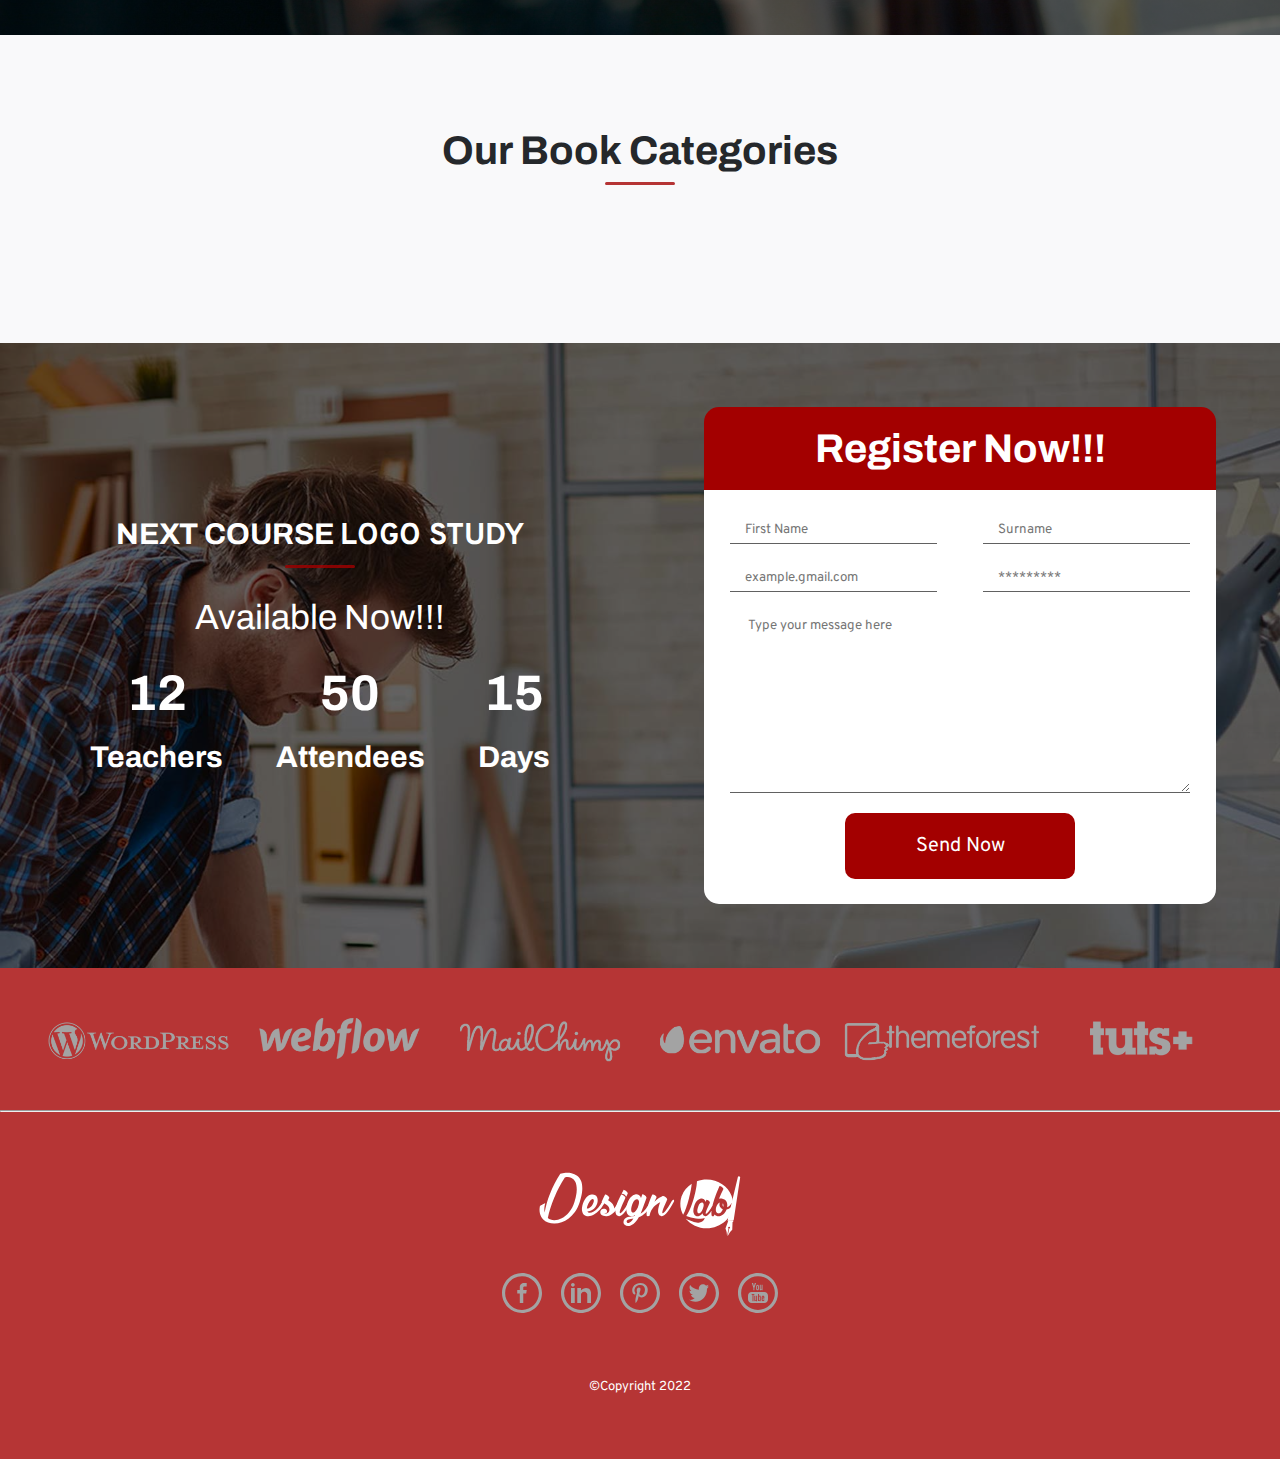
==== commit 5ed909b1: "Final" ====
--- a/index.html
+++ b/index.html
@@ -24,8 +24,9 @@
           >
             <a href="index.html" class="active">Home</a>
             <div class="drop_content">
-              <div><a href="#">Link</a></div>
-              <div><a href="#">Link</a></div>
+              <div>History</div>
+              <div>Books</div>
+              <div>Library</div>
             </div>
           </li>
           <li
@@ -35,8 +36,9 @@
           >
             <a href="#">About Us</a>
             <div class="drop_content">
-              <div><a href="#">Link</a></div>
-              <div><a href="#">Link</a></div>
+              <div>Beta Library</div>
+              <div>Our Services</div>
+              <div>Beta Books</div>
             </div>
           </li>
           <li
@@ -46,9 +48,9 @@
           >
             <a href="#">Book Categories</a>
             <div class="drop_content">
-              <div><a href="#">Link</a></div>
-              <div><a href="#">Link</a></div>
-              <div><a href="#">Link</a></div>
+              <div>Action</div>
+              <div>Adventure</div>
+              <div>Romance</div>
             </div>
           </li>
 
@@ -59,9 +61,9 @@
           >
             <a href="#">Contact</a>
             <div class="drop_content">
-              <div><a href="#">Link</a></div>
-              <div><a href="#">Link</a></div>
-              <div><a href="#">Link</a></div>
+              <div>Email</div>
+              <div>Telephone</div>
+              <div>Office</div>
             </div>
           </li>
           <li
@@ -71,9 +73,9 @@
           >
             <a href="#">Gallery</a>
             <div class="drop_content">
-              <div><a href="#">Link</a></div>
-              <div><a href="#">Link</a></div>
-              <div><a href="#">Link</a></div>
+              <div>Books</div>
+              <div>Images</div>
+              <div>Videos</div>
             </div>
           </li>
           <li class="mobile">
--- a/css/styles_1.css
+++ b/css/styles_1.css
@@ -307,7 +307,8 @@
 
 .drop_content{
   width: 100%;
-  font-size: 1.4rem;
+  min-width: fit-content;
+  font-size: 1.6rem;
   color: white;
   position: absolute;
   z-index: 1;
@@ -319,6 +320,7 @@
   padding: 0.5rem;
   background-color: #8d8a8aa3;
   margin-bottom: 0.5rem;
+  min-width: fit-content;
 }
 
 .show {
@@ -357,7 +359,7 @@
 
     /* full page images */
     .img-f {
-        height: 800px;
+        height: 500px;
     }
 
     /* driver images */
